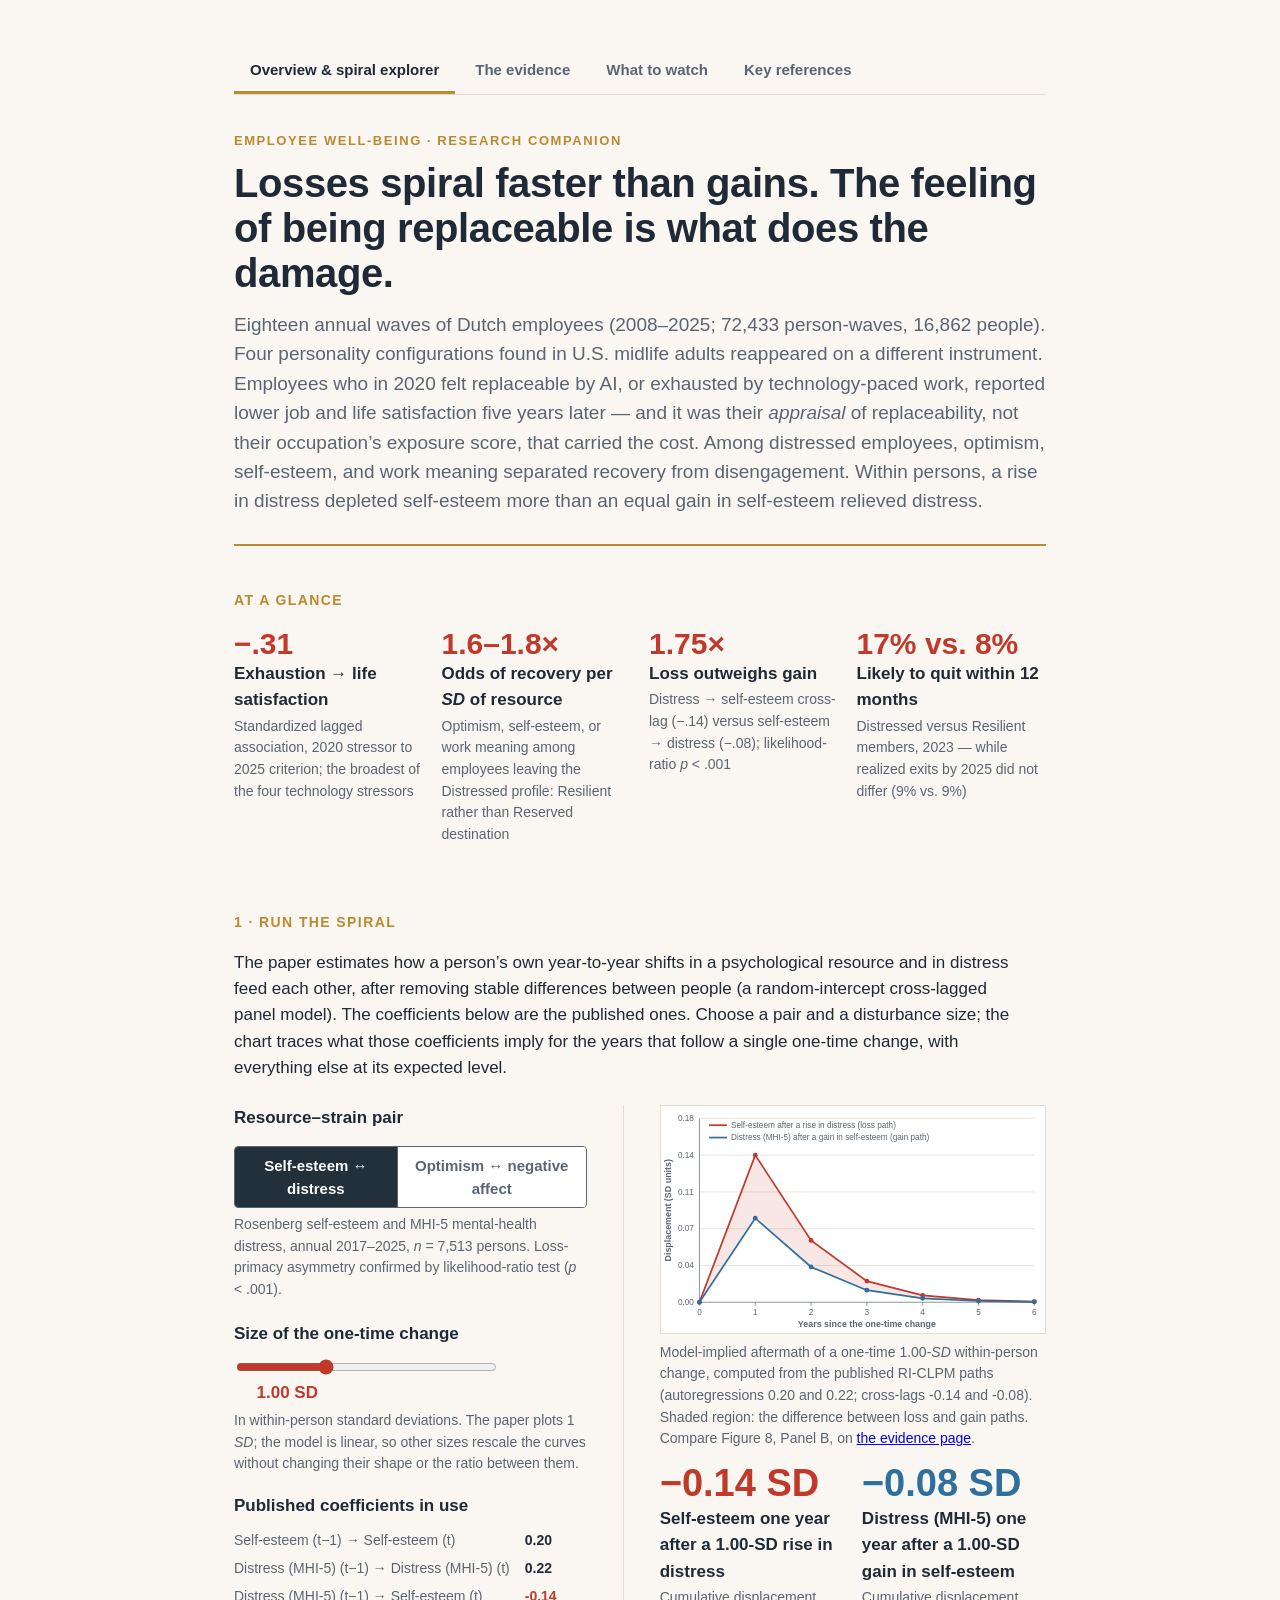
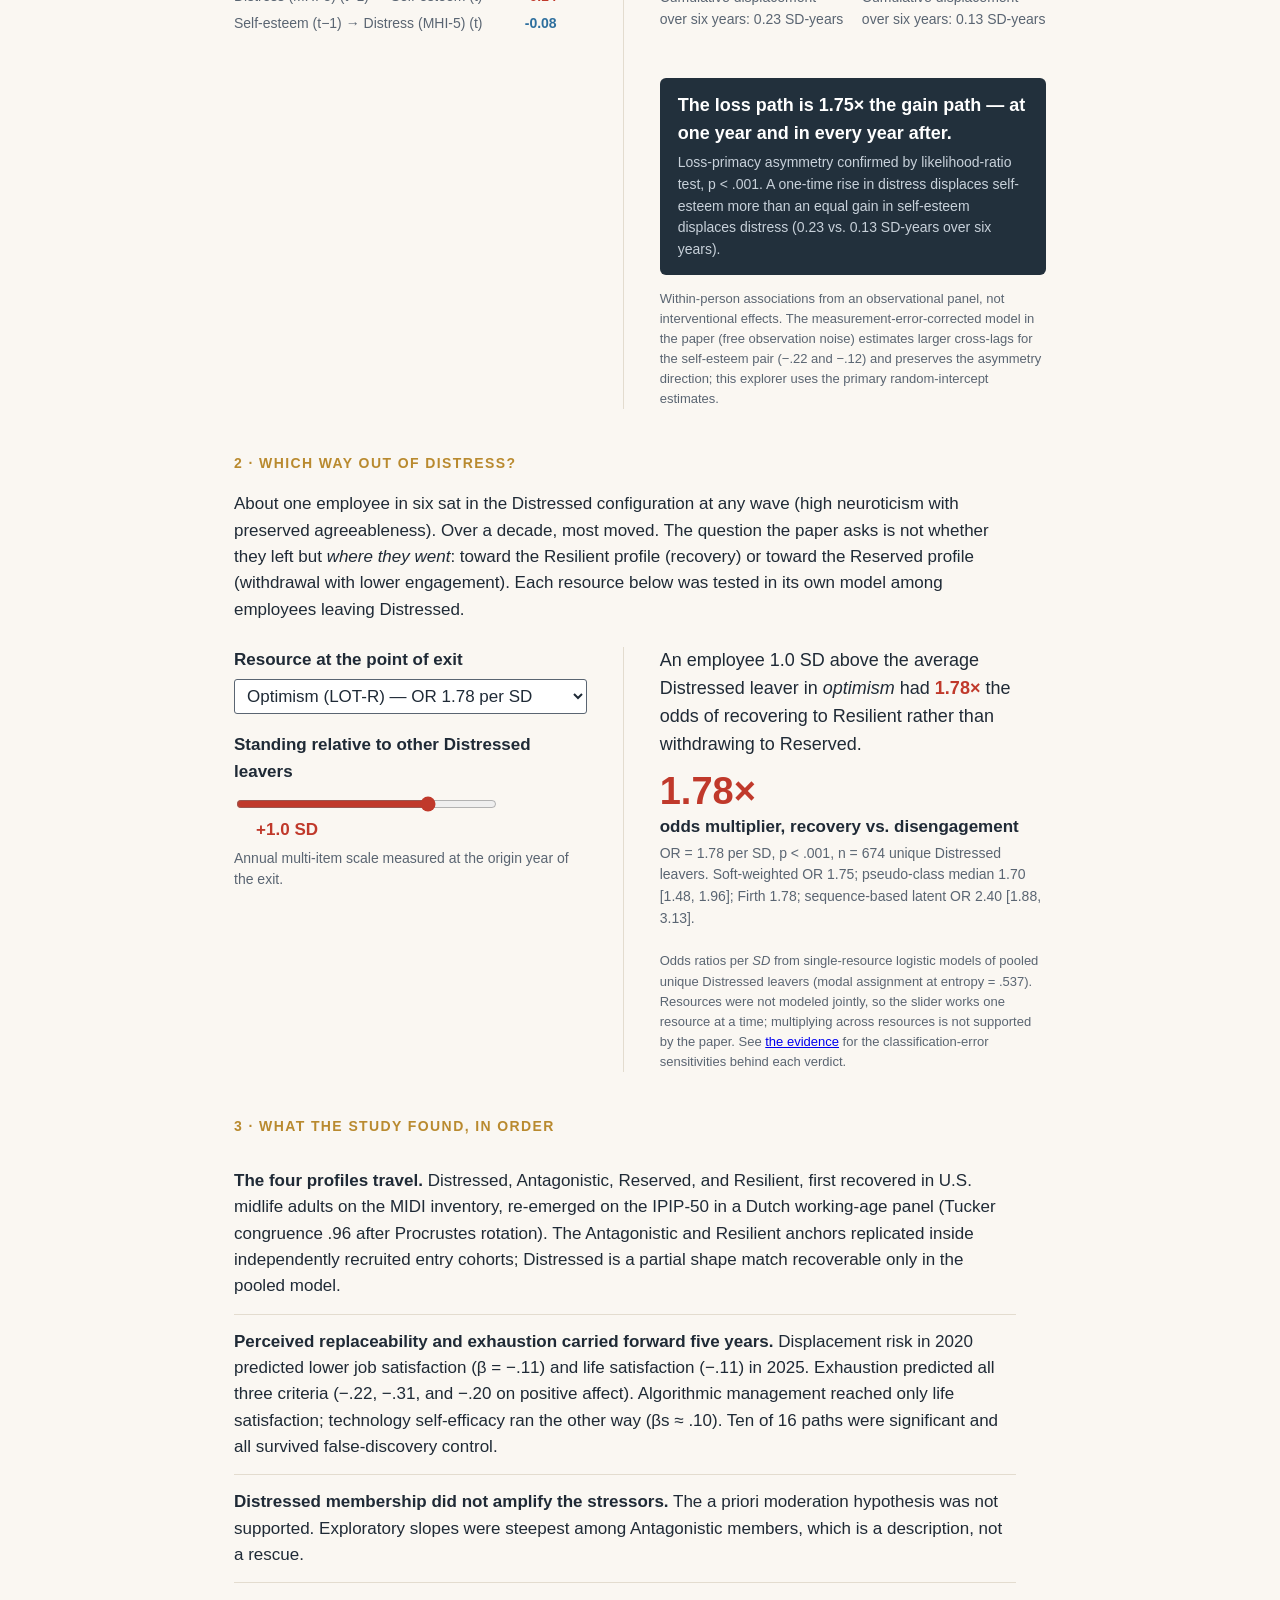
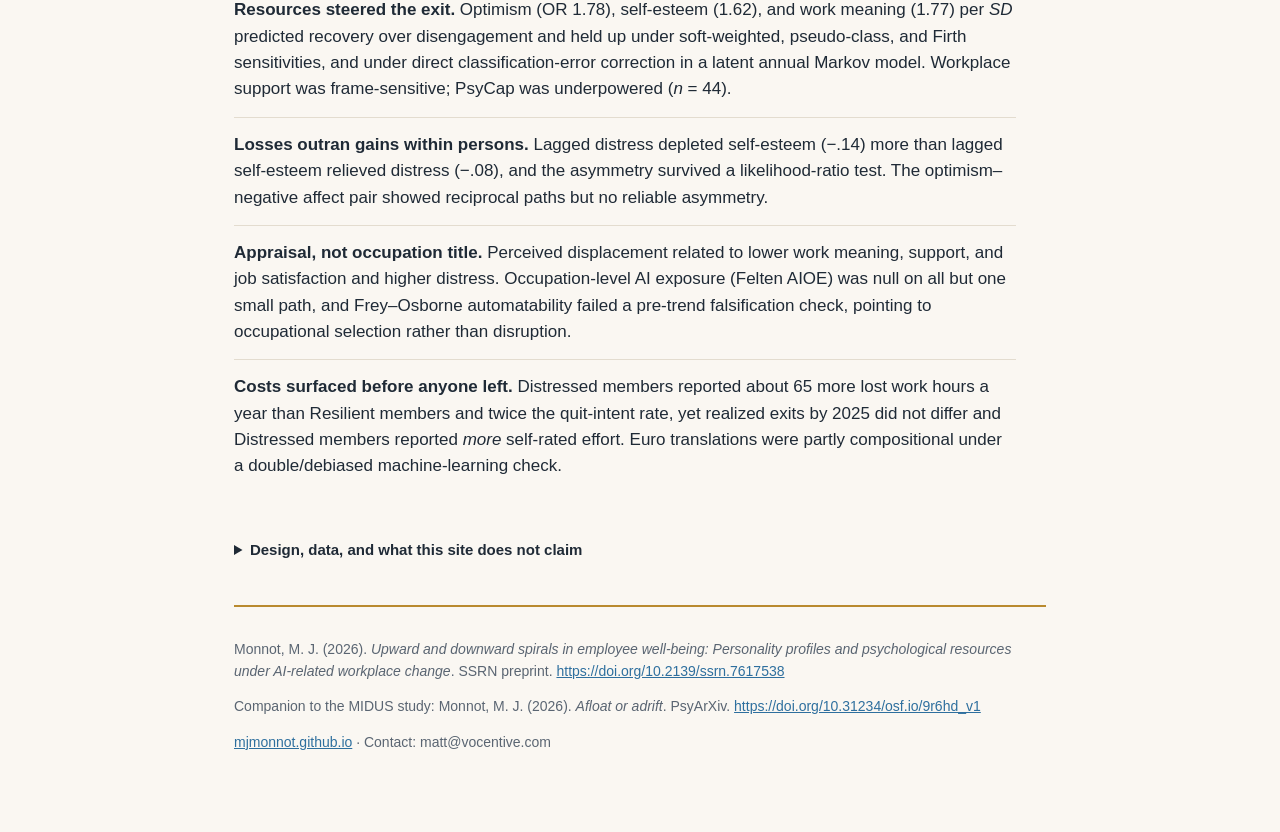
==== index.html @ bb399c5a "Companion site: spiral explorer (RI-CLPM impulse responses), destination-odds widget, evidence figur" ====
<!DOCTYPE html>
<html lang="en">
<head>
<meta charset="utf-8">
<meta name="viewport" content="width=device-width, initial-scale=1">
<title>Losses spiral faster than gains &mdash; employee well-being under AI-related change</title>
<meta name="description" content="Eighteen years of Dutch employees: who stays distressed, who recovers, and what the feeling of being replaceable by AI does to well-being five years on. Interactive companion to a longitudinal study of personality profiles and psychological resources under technological change.">
<link rel="stylesheet" href="style.css">
</head>
<body>
<main>

<nav class="site-nav" aria-label="Site">
  <ul>
    <li><a href="./" aria-current="page">Overview &amp; spiral explorer</a></li>
    <li><a href="evidence.html">The evidence</a></li>
    <li><a href="playbook.html">What to watch</a></li>
    <li><a href="references.html">Key references</a></li>
  </ul>
</nav>

<header class="masthead">
  <p class="kicker">Employee well-being &middot; Research companion</p>
  <h1>Losses spiral faster than gains. The feeling of being replaceable is what does the damage.</h1>
  <p class="dek">Eighteen annual waves of Dutch employees (2008&ndash;2025; 72,433 person-waves,
  16,862 people). Four personality configurations found in U.S. midlife adults reappeared on a
  different instrument. Employees who in 2020 felt replaceable by AI, or exhausted by
  technology-paced work, reported lower job and life satisfaction five years later &mdash; and
  it was their <em>appraisal</em> of replaceability, not their occupation&rsquo;s exposure score,
  that carried the cost. Among distressed employees, optimism, self-esteem, and work meaning
  separated recovery from disengagement. Within persons, a rise in distress depleted self-esteem
  more than an equal gain in self-esteem relieved distress.</p>
</header>

<section aria-labelledby="s0">
  <p class="section-label" id="s0">At a glance</p>
  <div class="strip">
    <div class="stat">
      <span class="stat-value red">&minus;.31</span>
      <span class="stat-label">Exhaustion &rarr; life satisfaction</span>
      <span class="stat-sub">Standardized lagged association, 2020 stressor to 2025 criterion; the broadest of the four technology stressors</span>
    </div>
    <div class="stat">
      <span class="stat-value red">1.6&ndash;1.8&times;</span>
      <span class="stat-label">Odds of recovery per <em>SD</em> of resource</span>
      <span class="stat-sub">Optimism, self-esteem, or work meaning among employees leaving the Distressed profile: Resilient rather than Reserved destination</span>
    </div>
    <div class="stat">
      <span class="stat-value red">1.75&times;</span>
      <span class="stat-label">Loss outweighs gain</span>
      <span class="stat-sub">Distress &rarr; self-esteem cross-lag (&minus;.14) versus self-esteem &rarr; distress (&minus;.08); likelihood-ratio <em>p</em> &lt; .001</span>
    </div>
    <div class="stat">
      <span class="stat-value red">17% vs. 8%</span>
      <span class="stat-label">Likely to quit within 12 months</span>
      <span class="stat-sub">Distressed versus Resilient members, 2023 &mdash; while realized exits by 2025 did not differ (9% vs. 9%)</span>
    </div>
  </div>
</section>

<section aria-labelledby="s1">
  <p class="section-label" id="s1">1 &middot; Run the spiral</p>
  <p class="section-intro">The paper estimates how a person&rsquo;s own year-to-year shifts in a
  psychological resource and in distress feed each other, after removing stable differences
  between people (a random-intercept cross-lagged panel model). The coefficients below are the
  published ones. Choose a pair and a disturbance size; the chart traces what those coefficients
  imply for the years that follow a single one-time change, with everything else at its expected
  level.</p>

  <div class="calc">
    <div class="controls">
      <fieldset>
        <legend>Resource&ndash;strain pair</legend>
        <div class="seg" role="group" aria-label="Choose the pair">
          <button type="button" data-pair="se" aria-pressed="true">Self-esteem &harr; distress</button>
          <button type="button" data-pair="opt" aria-pressed="false">Optimism &harr; negative affect</button>
        </div>
        <p class="control-note" id="pair-note">Rosenberg self-esteem and MHI-5 mental-health distress,
        annual 2017&ndash;2025, <em>n</em> = 7,513 persons. Loss-primacy asymmetry confirmed by
        likelihood-ratio test (<em>p</em> &lt; .001).</p>
      </fieldset>

      <div class="slider-row">
        <label for="shock">Size of the one-time change</label>
        <input type="range" id="shock" min="0.5" max="2" step="0.25" value="1">
        <output id="shock-out">1.00 SD</output>
      </div>
      <p class="control-note">In within-person standard deviations. The paper plots 1 <em>SD</em>;
      the model is linear, so other sizes rescale the curves without changing their shape or the
      ratio between them.</p>

      <fieldset style="margin-top:18px">
        <legend>Published coefficients in use</legend>
        <table style="font-size:14px; border-collapse:collapse" aria-label="Coefficients">
          <tbody id="coef-table"></tbody>
        </table>
      </fieldset>
    </div>

    <div class="results">
      <figure class="chart">
        <svg id="spiral-chart" viewBox="0 0 560 330" role="img" aria-labelledby="chart-title chart-desc">
          <title id="chart-title">Model-implied displacement after a one-time change</title>
          <desc id="chart-desc">Two curves over six years. The red curve is the resource after a one-time rise in distress; the blue curve is distress after an equal one-time gain in the resource. The shaded area between them is the loss-primacy asymmetry.</desc>
        </svg>
        <figcaption id="chart-cap"></figcaption>
      </figure>

      <div class="stat-pair">
        <div class="stat">
          <span class="stat-value red" id="out-loss-peak">&nbsp;</span>
          <span class="stat-label" id="out-loss-label">Resource lost, year 1</span>
          <span class="stat-sub" id="out-loss-cum">&nbsp;</span>
        </div>
        <div class="stat">
          <span class="stat-value blue" id="out-gain-peak">&nbsp;</span>
          <span class="stat-label" id="out-gain-label">Distress relieved, year 1</span>
          <span class="stat-sub" id="out-gain-cum">&nbsp;</span>
        </div>
      </div>

      <div class="kicker-bar" id="kicker">
        <p class="kicker-main" id="kicker-main">&nbsp;</p>
        <p class="kicker-sub" id="kicker-sub">&nbsp;</p>
      </div>
      <p class="dollar-note">Within-person associations from an observational panel, not
      interventional effects. The measurement-error-corrected model in the paper (free observation
      noise) estimates larger cross-lags for the self-esteem pair (&minus;.22 and &minus;.12) and
      preserves the asymmetry direction; this explorer uses the primary random-intercept
      estimates.</p>
    </div>
  </div>
</section>

<section aria-labelledby="s2">
  <p class="section-label" id="s2">2 &middot; Which way out of distress?</p>
  <p class="section-intro">About one employee in six sat in the Distressed configuration at any
  wave (high neuroticism with preserved agreeableness). Over a decade, most moved. The question
  the paper asks is not whether they left but <em>where they went</em>: toward the Resilient
  profile (recovery) or toward the Reserved profile (withdrawal with lower engagement). Each
  resource below was tested in its own model among employees leaving Distressed.</p>

  <div class="odds">
    <div class="controls">
      <label for="res" style="display:block;font-weight:700;margin-bottom:6px">Resource at the point of exit</label>
      <select id="res"></select>
      <div class="slider-row">
        <label for="z">Standing relative to other Distressed leavers</label>
        <input type="range" id="z" min="-2" max="2" step="0.5" value="1">
        <output id="z-out">+1.0 SD</output>
      </div>
      <p class="control-note" id="res-note"></p>
    </div>
    <div class="results">
      <p class="odds-sentence" id="odds-sentence"></p>
      <div class="stat">
        <span class="stat-value red" id="odds-mult">&nbsp;</span>
        <span class="stat-label">odds multiplier, recovery vs. disengagement</span>
        <span class="stat-sub" id="odds-sub">&nbsp;</span>
      </div>
      <p class="dollar-note">Odds ratios per <em>SD</em> from single-resource logistic models of
      pooled unique Distressed leavers (modal assignment at entropy = .537). Resources were not
      modeled jointly, so the slider works one resource at a time; multiplying across resources
      is not supported by the paper. See <a href="evidence.html#e3">the evidence</a> for the
      classification-error sensitivities behind each verdict.</p>
    </div>
  </div>
</section>

<section aria-labelledby="s3">
  <p class="section-label" id="s3">3 &middot; What the study found, in order</p>
  <ul class="todo">
    <li><strong>The four profiles travel.</strong> Distressed, Antagonistic, Reserved, and
    Resilient, first recovered in U.S. midlife adults on the MIDI inventory, re-emerged on the
    IPIP-50 in a Dutch working-age panel (Tucker congruence .96 after Procrustes rotation). The
    Antagonistic and Resilient anchors replicated inside independently recruited entry cohorts;
    Distressed is a partial shape match recoverable only in the pooled model.</li>
    <li><strong>Perceived replaceability and exhaustion carried forward five years.</strong>
    Displacement risk in 2020 predicted lower job satisfaction (&beta; = &minus;.11) and life
    satisfaction (&minus;.11) in 2025. Exhaustion predicted all three criteria (&minus;.22,
    &minus;.31, and &minus;.20 on positive affect). Algorithmic management reached only life
    satisfaction; technology self-efficacy ran the other way (&beta;s &asymp; .10). Ten of 16
    paths were significant and all survived false-discovery control.</li>
    <li><strong>Distressed membership did not amplify the stressors.</strong> The a priori
    moderation hypothesis was not supported. Exploratory slopes were steepest among Antagonistic
    members, which is a description, not a rescue.</li>
    <li><strong>Resources steered the exit.</strong> Optimism (OR 1.78), self-esteem (1.62), and
    work meaning (1.77) per <em>SD</em> predicted recovery over disengagement and held up under
    soft-weighted, pseudo-class, and Firth sensitivities, and under direct classification-error
    correction in a latent annual Markov model. Workplace support was frame-sensitive; PsyCap was
    underpowered (<em>n</em> = 44).</li>
    <li><strong>Losses outran gains within persons.</strong> Lagged distress depleted self-esteem
    (&minus;.14) more than lagged self-esteem relieved distress (&minus;.08), and the asymmetry
    survived a likelihood-ratio test. The optimism&ndash;negative affect pair showed reciprocal
    paths but no reliable asymmetry.</li>
    <li><strong>Appraisal, not occupation title.</strong> Perceived displacement related to lower
    work meaning, support, and job satisfaction and higher distress. Occupation-level AI exposure
    (Felten AIOE) was null on all but one small path, and Frey&ndash;Osborne automatability failed
    a pre-trend falsification check, pointing to occupational selection rather than
    disruption.</li>
    <li><strong>Costs surfaced before anyone left.</strong> Distressed members reported about 65
    more lost work hours a year than Resilient members and twice the quit-intent rate, yet
    realized exits by 2025 did not differ and Distressed members reported <em>more</em>
    self-rated effort. Euro translations were partly compositional under a double/debiased
    machine-learning check.</li>
  </ul>
</section>

<details class="model-notes">
  <summary>Design, data, and what this site does not claim</summary>
  <ul>
    <li>LISS panel (Centerdata, Tilburg University), probability-based Dutch household panel.
    Secondary analysis of de-identified archive data under a signed data-user agreement. No
    respondent-level data are hosted here; every number on this site is a published aggregate.</li>
    <li>Profiles: measurement-invariant stacked Gaussian mixture on the IPIP-50 Big Five,
    <em>k</em> = 4 retained on multi-criterion grounds (entropy = .537; Mplus 8.8 cross-check,
    class means <em>r</em> &ge; .999). Modal shares: Distressed 16.6%, Antagonistic 28.8%,
    Reserved 36.3%, Resilient 18.3%.</li>
    <li>2020 technology modules (robotization, technostress) are single-shot, fielded during the
    COVID-19 onset, and predate large-language-model diffusion. They measure appraised
    replaceability, machine pacing, digital monitoring, and exhaustion &mdash; not generative-AI
    use.</li>
    <li>Stressor &rarr; 2025 models are lagged associations with demographic covariates and HC3
    standard errors; they establish temporal precedence of measurement, not causation, and do
    not adjust for baseline criterion levels.</li>
    <li>Attrition: 30.6% of pre-2020 entrants observed again in 2023&ndash;2025; baseline
    selectivity modest (|<em>d</em>| &le; 0.18), favoring healthier remainers.</li>
    <li>No intervention is evaluated. The study identifies markers that covary with well-being and
    with recovery-oriented exits; whether changing them changes outcomes is not tested.</li>
  </ul>
</details>

<footer>
  <p>Monnot, M. J. (2026). <em>Upward and downward spirals in employee well-being: Personality
  profiles and psychological resources under AI-related workplace change</em>. SSRN preprint.
  <a href="https://doi.org/10.2139/ssrn.7617538">https://doi.org/10.2139/ssrn.7617538</a></p>
  <p>Companion to the MIDUS study: Monnot, M. J. (2026). <em>Afloat or adrift</em>. PsyArXiv.
  <a href="https://doi.org/10.31234/osf.io/9r6hd_v1">https://doi.org/10.31234/osf.io/9r6hd_v1</a></p>
  <p><a href="https://mjmonnot.github.io/">mjmonnot.github.io</a> &middot;
  Contact: matt@vocentive.com</p>
</footer>

</main>
<script src="app.js"></script>
</body>
</html>
---- style.css ----
:root {
  --bg: #faf7f2;
  --ink: #1f2a36;
  --gray: #5a6572;
  --red: #c0392b;
  --blue: #2e6f9e;
  --gold: #b98a2f;
  --dark: #22303c;
  --rule: #e3dccf;
}

* { box-sizing: border-box; }

body {
  margin: 0;
  background: var(--bg);
  color: var(--ink);
  font-family: -apple-system, BlinkMacSystemFont, "Segoe UI", Roboto, Helvetica, Arial, sans-serif;
  line-height: 1.55;
  font-size: 17px;
}

main { max-width: 860px; margin: 0 auto; padding: 48px 24px 64px; }

.kicker {
  font-size: 13px;
  font-weight: 700;
  letter-spacing: 0.12em;
  text-transform: uppercase;
  color: var(--gold);
  margin: 0 0 10px;
}

h1 { font-size: 40px; line-height: 1.12; margin: 0 0 14px; letter-spacing: -0.01em; }

.dek { color: var(--gray); font-size: 19px; max-width: 46em; margin: 0; }

.masthead { padding-bottom: 28px; border-bottom: 2px solid var(--gold); }

/* --- nav tabs --- */
.site-nav { margin: 0 0 36px; border-bottom: 1px solid var(--rule); }
.site-nav ul { list-style: none; display: flex; gap: 4px; margin: 0; padding: 0; flex-wrap: wrap; }
.site-nav a {
  display: block;
  padding: 10px 16px;
  font-size: 15px;
  font-weight: 700;
  color: var(--gray);
  text-decoration: none;
  border-bottom: 3px solid transparent;
}
.site-nav a:hover { color: var(--ink); }
.site-nav a[aria-current="page"] { color: var(--ink); border-bottom-color: var(--gold); }

/* --- figure blocks --- */
.paper-figure { margin: 0 0 40px; }
.paper-figure img { width: 100%; height: auto; display: block; border: 1px solid var(--rule); background: #fff; }
.paper-figure figcaption {
  font-size: 15px;
  color: var(--gray);
  max-width: 46em;
  margin-top: 10px;
  padding-top: 10px;
  border-top: 1px solid var(--rule);
}
.paper-figure figcaption strong { color: var(--ink); }

/* --- playbook / references --- */
.plain-list { list-style: none; padding: 0; margin: 0; max-width: 46em; }
.plain-list li { padding: 14px 0; border-bottom: 1px solid var(--rule); }
.plain-list li:last-child { border-bottom: none; }
.ref-why { display: block; font-size: 15px; color: var(--gray); margin-top: 4px; }

section { margin-top: 44px; }

.section-label {
  font-size: 14px;
  font-weight: 700;
  letter-spacing: 0.1em;
  text-transform: uppercase;
  color: var(--gold);
  margin: 0 0 16px;
}

.section-intro { color: var(--ink); max-width: 46em; margin: 0 0 24px; }

/* --- flip figure --- */
.flip-figure { margin: 0; }
.flip-figure svg { width: 100%; height: auto; display: block; }
.flip-figure figcaption {
  font-size: 15px;
  color: var(--gray);
  max-width: 46em;
  margin-top: 10px;
  padding-top: 10px;
  border-top: 1px solid var(--rule);
}

/* --- calculator --- */
.calc {
  display: grid;
  grid-template-columns: minmax(280px, 5fr) minmax(300px, 6fr);
  gap: 36px;
  align-items: start;
}
@media (max-width: 720px) { .calc { grid-template-columns: 1fr; } }

fieldset { border: none; margin: 0 0 20px; padding: 0; }
legend { font-weight: 700; padding: 0; margin-bottom: 8px; }
fieldset label { display: block; margin: 6px 0; font-size: 16px; cursor: pointer; }
fieldset input { margin-right: 8px; accent-color: var(--blue); }

.slider-row { margin-top: 18px; }
.slider-row label { display: block; font-weight: 700; margin-bottom: 6px; }
.slider-row input[type="range"] {
  width: calc(100% - 64px);
  vertical-align: middle;
  accent-color: var(--red);
}
.slider-row output {
  display: inline-block;
  width: 56px;
  text-align: right;
  font-variant-numeric: tabular-nums;
  font-weight: 700;
  color: var(--red);
}
.control-note { font-size: 14px; color: var(--gray); margin: 4px 0 0; }

.num-row { margin-top: 18px; }
.num-row label { display: block; font-weight: 700; margin-bottom: 6px; }
.num-row input {
  font: inherit;
  font-variant-numeric: tabular-nums;
  width: 10em;
  padding: 6px 8px;
  border: 1px solid var(--gray);
  border-radius: 3px;
  background: #fff;
  color: var(--ink);
}

/* --- results --- */
.results { border-left: 1px solid var(--rule); padding-left: 36px; }
@media (max-width: 720px) { .results { border-left: none; padding-left: 0; border-top: 1px solid var(--rule); padding-top: 24px; } }

.stat { margin-bottom: 22px; }
.stat-value { display: block; font-size: 38px; font-weight: 800; line-height: 1.05; font-variant-numeric: tabular-nums; }
.stat-value.red { color: var(--red); }
.stat-label { display: block; font-weight: 700; margin-top: 2px; }
.stat-sub { display: block; font-size: 14px; color: var(--gray); margin-top: 2px; max-width: 30em; }

.kicker-bar {
  background: var(--dark);
  color: #fff;
  border-radius: 6px;
  padding: 14px 18px;
  margin: 26px 0 14px;
}
.kicker-main { font-weight: 800; font-size: 18px; margin: 0; }
.kicker-sub { font-size: 14px; color: #c8d1da; margin: 4px 0 0; font-variant-numeric: tabular-nums; }

.dollar-note { font-size: 13px; color: var(--gray); margin: 0; max-width: 34em; }

/* --- what to do --- */
.todo { list-style: none; padding: 0; margin: 0; max-width: 46em; }
.todo li { padding: 14px 0; border-bottom: 1px solid var(--rule); }
.todo li:last-child { border-bottom: none; }

/* --- spiral explorer --- */
.seg { display: inline-flex; border: 1px solid var(--gray); border-radius: 4px; overflow: hidden; margin: 6px 0 2px; }
.seg button {
  font: inherit;
  font-size: 15px;
  font-weight: 700;
  padding: 7px 14px;
  background: #fff;
  color: var(--gray);
  border: none;
  border-right: 1px solid var(--gray);
  cursor: pointer;
}
.seg button:last-child { border-right: none; }
.seg button[aria-pressed="true"] { background: var(--dark); color: #fff; }

.chart { margin: 0 0 14px; }
.chart svg { width: 100%; height: auto; display: block; background: #fff; border: 1px solid var(--rule); }
.chart .axis { stroke: var(--gray); stroke-width: 1; }
.chart .grid { stroke: var(--rule); stroke-width: 1; }
.chart text { font-family: inherit; font-size: 12px; fill: var(--gray); }
.chart .lbl { font-size: 13px; font-weight: 700; }
.chart .loss { stroke: var(--red); stroke-width: 2.5; fill: none; }
.chart .gain { stroke: var(--blue); stroke-width: 2.5; fill: none; }
.chart .loss-dot { fill: var(--red); }
.chart .gain-dot { fill: var(--blue); }
.chart .asym { fill: rgba(192, 57, 43, 0.12); stroke: none; }
.chart figcaption { font-size: 14px; color: var(--gray); margin-top: 8px; max-width: 46em; }

.stat-value.blue { color: var(--blue); }
.stat-pair { display: grid; grid-template-columns: 1fr 1fr; gap: 18px; }
@media (max-width: 480px) { .stat-pair { grid-template-columns: 1fr; } }
.kicker-bar.muted { background: #e9e4da; color: var(--ink); }
.kicker-bar.muted .kicker-sub { color: var(--gray); }

/* --- odds widget --- */
.odds { display: grid; grid-template-columns: minmax(260px, 5fr) minmax(280px, 6fr); gap: 36px; align-items: start; }
@media (max-width: 720px) { .odds { grid-template-columns: 1fr; } }
.odds select {
  font: inherit;
  padding: 6px 8px;
  border: 1px solid var(--gray);
  border-radius: 3px;
  background: #fff;
  color: var(--ink);
  max-width: 100%;
}
.odds-sentence { font-size: 18px; max-width: 30em; margin: 0 0 14px; }
.odds-sentence strong { color: var(--red); font-variant-numeric: tabular-nums; }
.flag { display: inline-block; font-size: 12px; font-weight: 700; letter-spacing: 0.06em; text-transform: uppercase; padding: 2px 8px; border-radius: 3px; background: #e9e4da; color: var(--gray); margin-left: 6px; vertical-align: middle; }
.flag.warn { background: #f6e3c5; color: #7a5410; }

/* --- quick stats strip --- */
.strip { display: grid; grid-template-columns: repeat(4, 1fr); gap: 18px; margin: 0 0 8px; }
@media (max-width: 760px) { .strip { grid-template-columns: repeat(2, 1fr); } }
@media (max-width: 420px) { .strip { grid-template-columns: 1fr; } }
.strip .stat-value { font-size: 30px; }

/* wider slider readouts on this site ("1.00 SD", "+1.0 SD") */
.slider-row input[type="range"] { width: calc(100% - 92px); }
.slider-row output { width: 84px; }

/* --- model notes / footer --- */
.model-notes { margin-top: 44px; font-size: 15px; color: var(--gray); }
.model-notes summary { font-weight: 700; color: var(--ink); cursor: pointer; }
.model-notes ul { max-width: 46em; }
.model-notes li { margin: 8px 0; }

footer {
  margin-top: 44px;
  padding-top: 18px;
  border-top: 2px solid var(--gold);
  font-size: 14px;
  color: var(--gray);
}
footer a { color: var(--blue); }
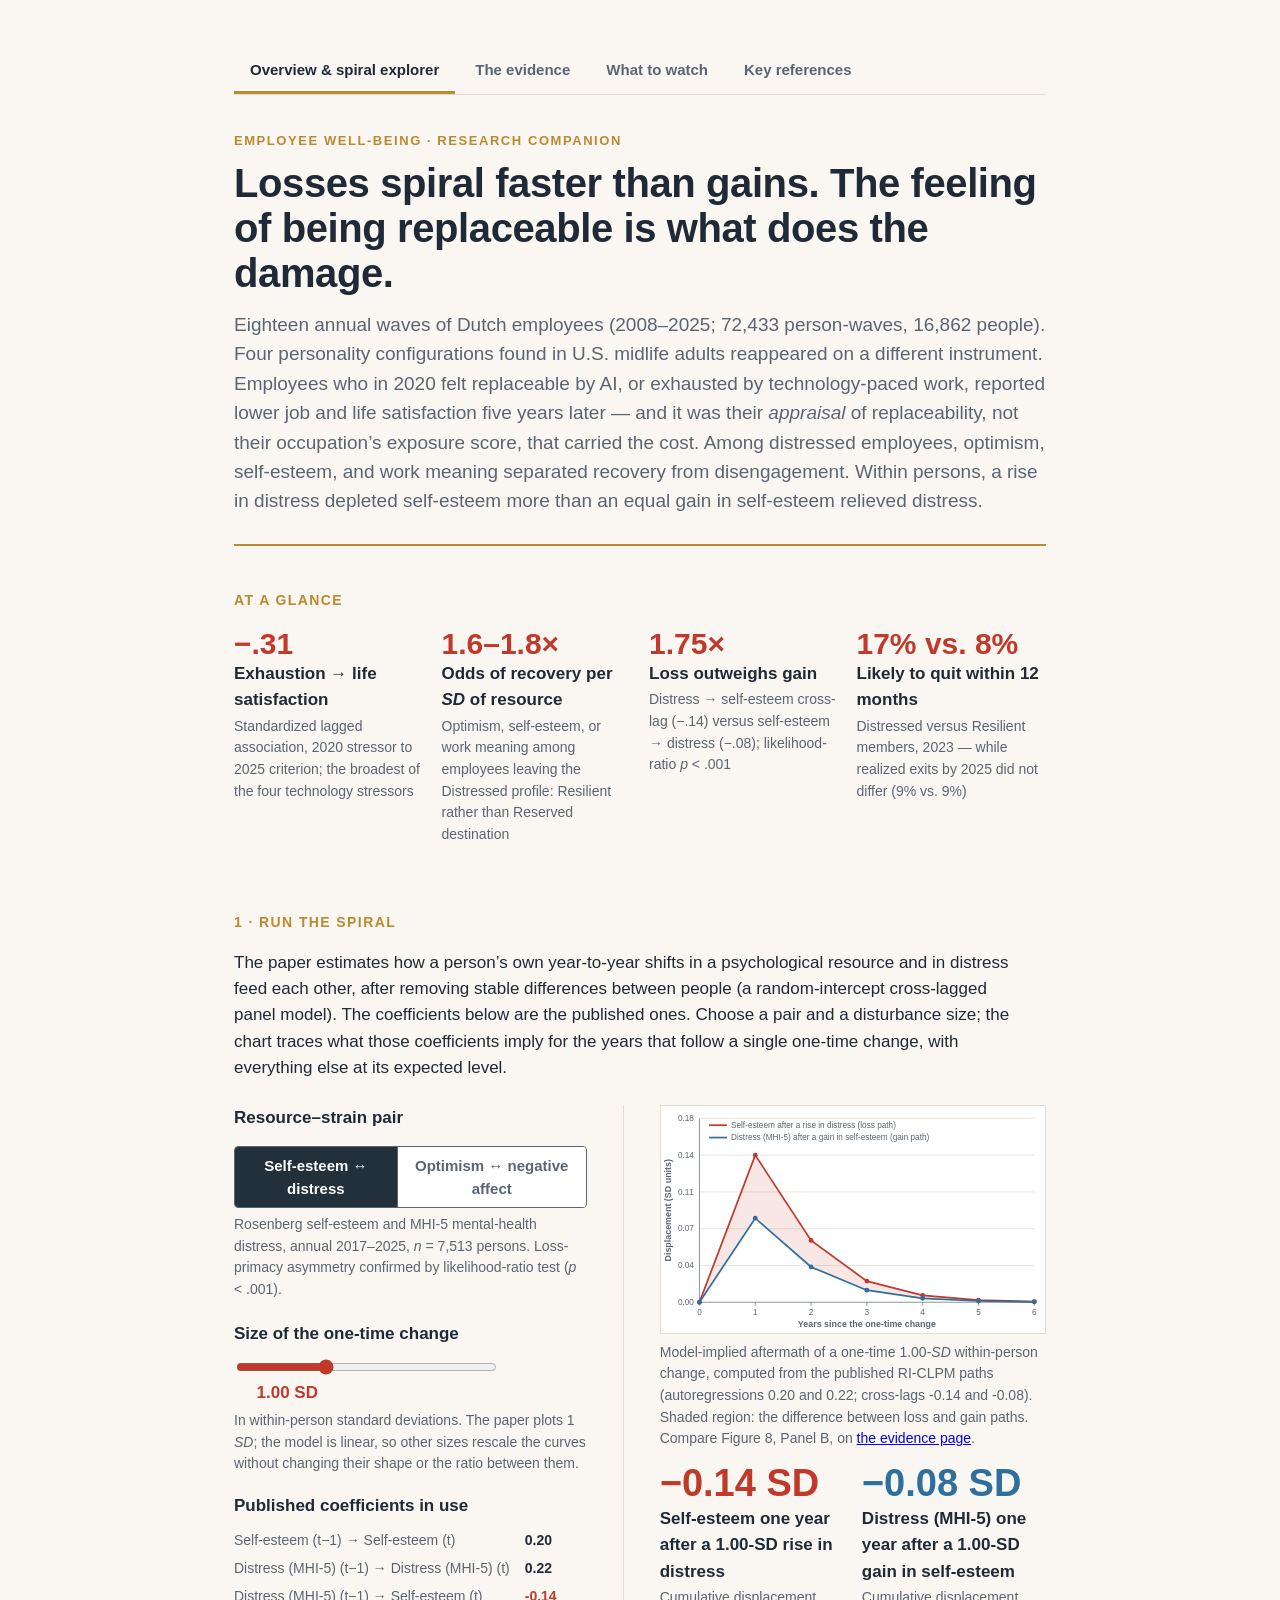
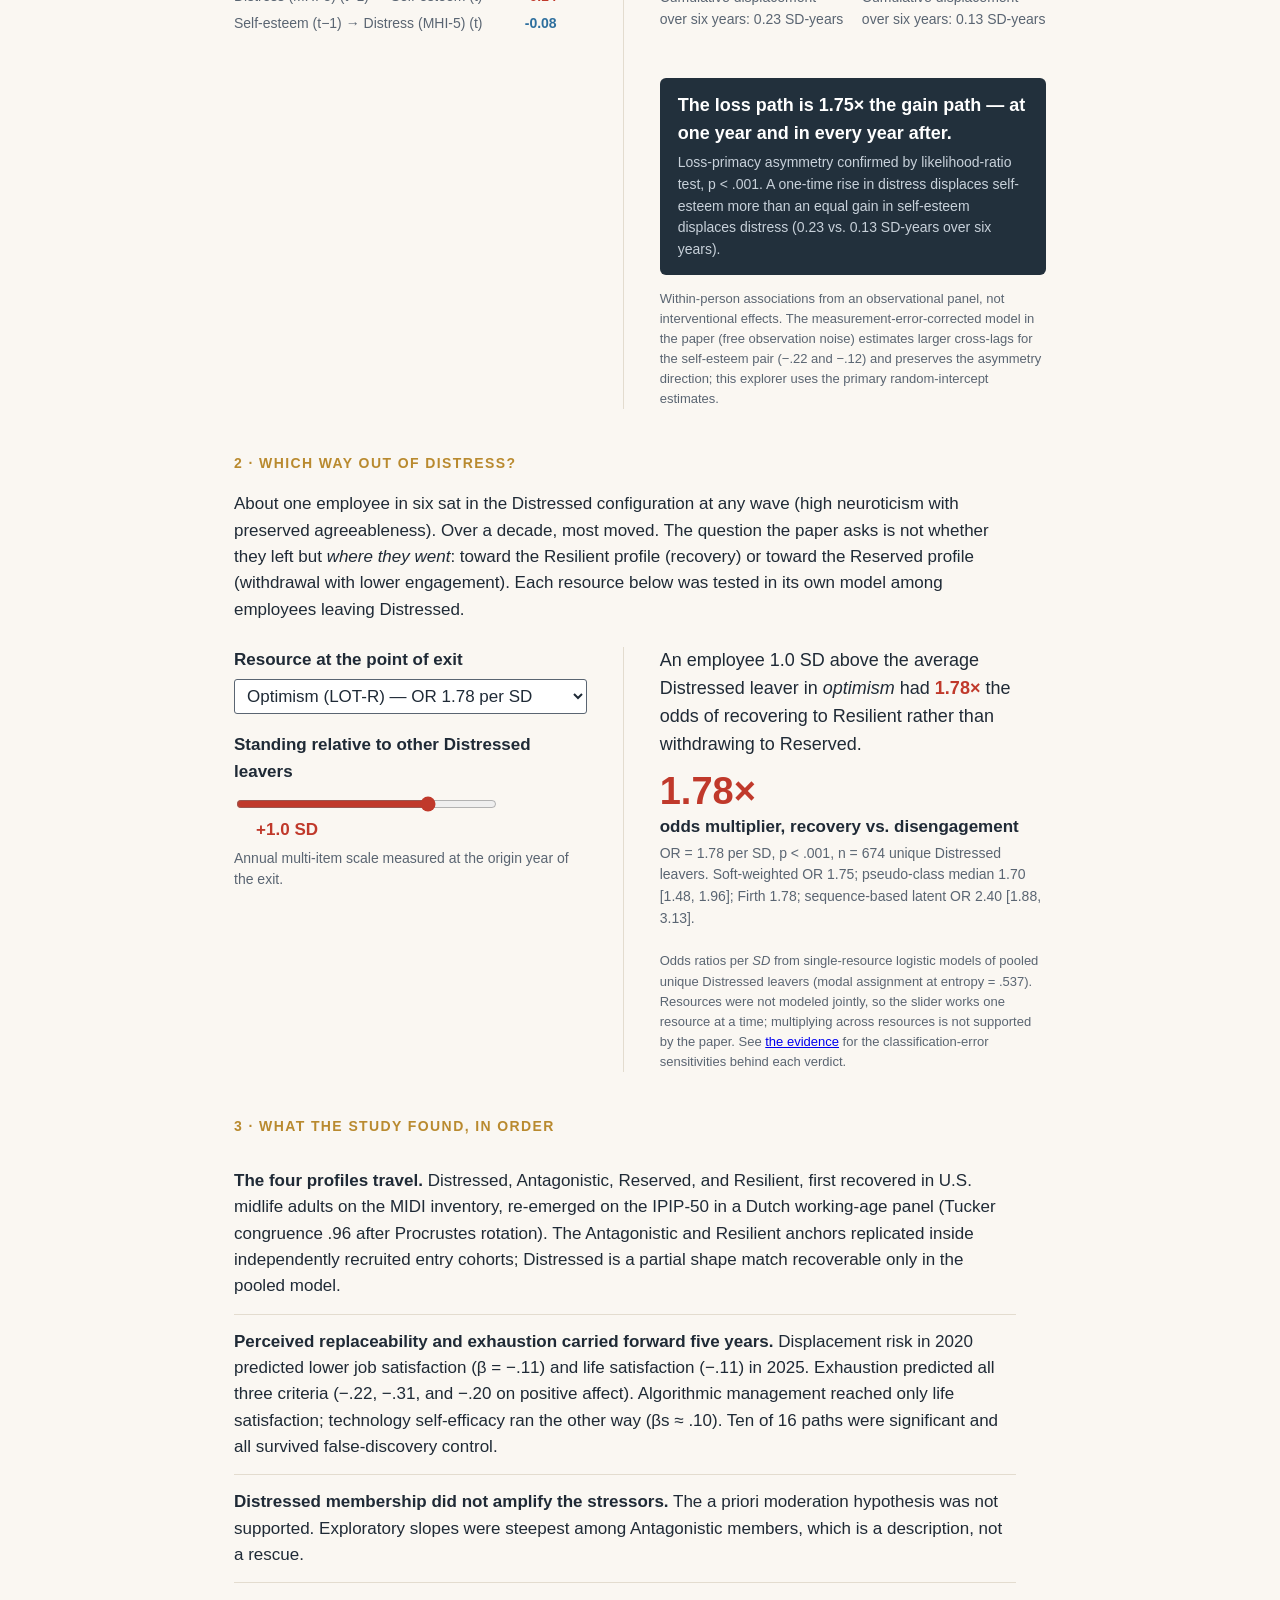
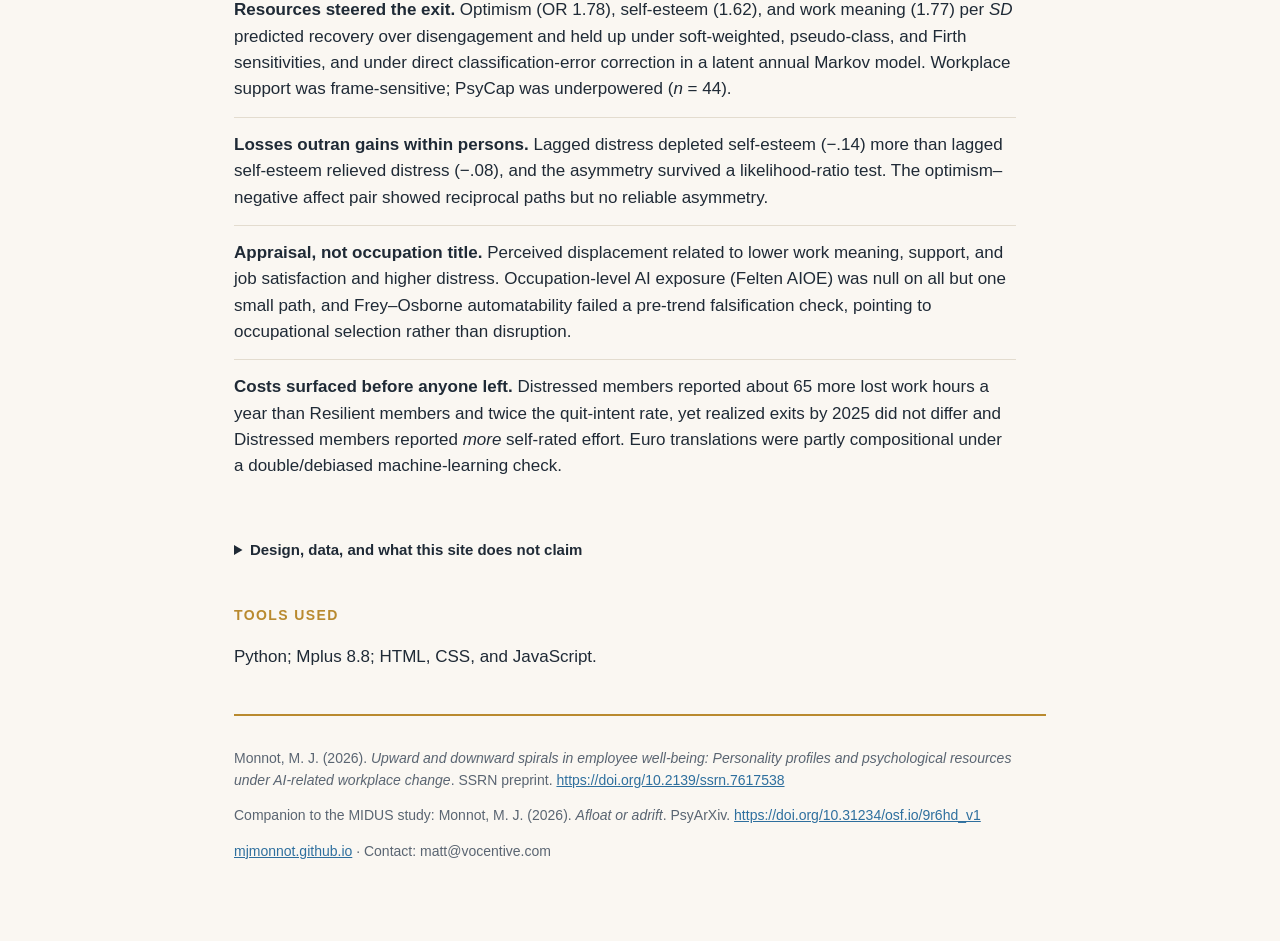
==== commit badfc7f1: "Add Tools used line (Python, Mplus; HTML/CSS/JS)" ====
--- a/index.html
+++ b/index.html
@@ -230,6 +230,12 @@
   </ul>
 </details>
 
+
+<section aria-labelledby="tools-used">
+  <p class="section-label" id="tools-used">Tools used</p>
+  <p>Python; Mplus 8.8; HTML, CSS, and JavaScript.</p>
+</section>
+
 <footer>
   <p>Monnot, M. J. (2026). <em>Upward and downward spirals in employee well-being: Personality
   profiles and psychological resources under AI-related workplace change</em>. SSRN preprint.
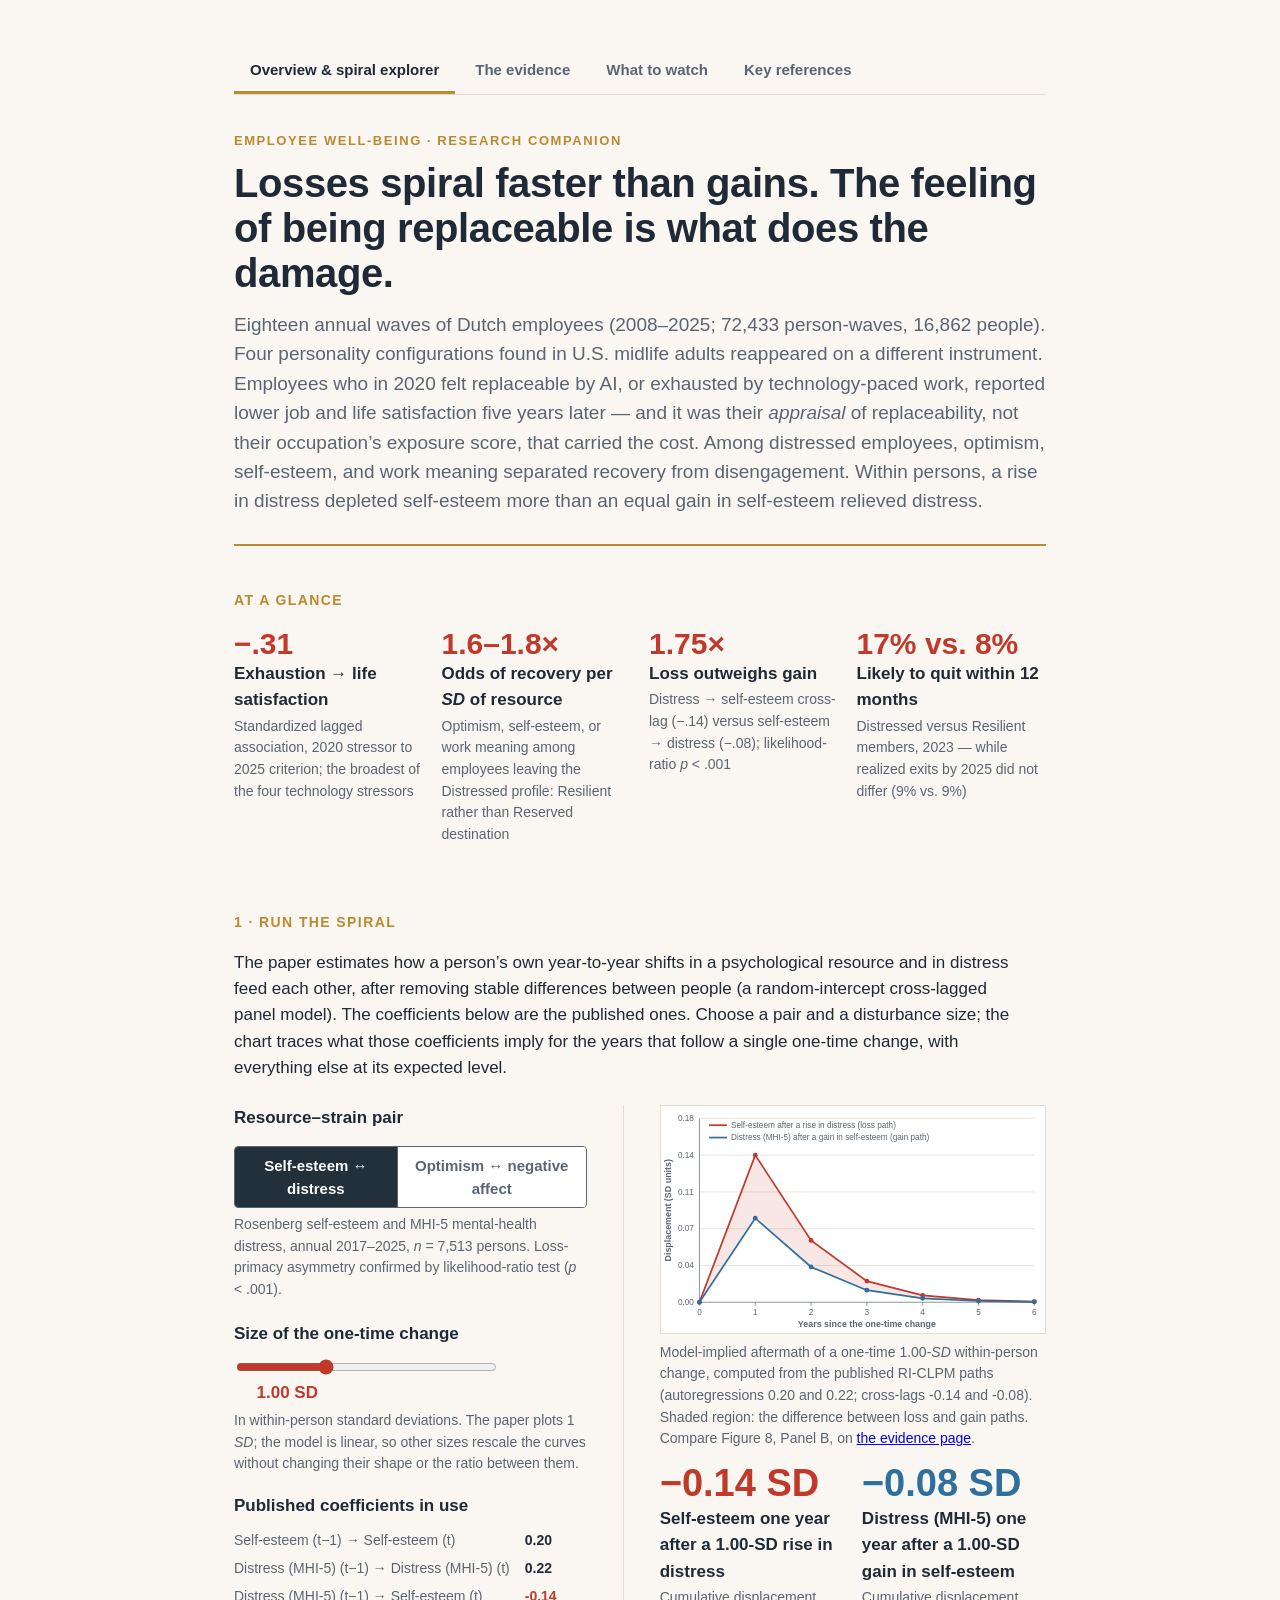
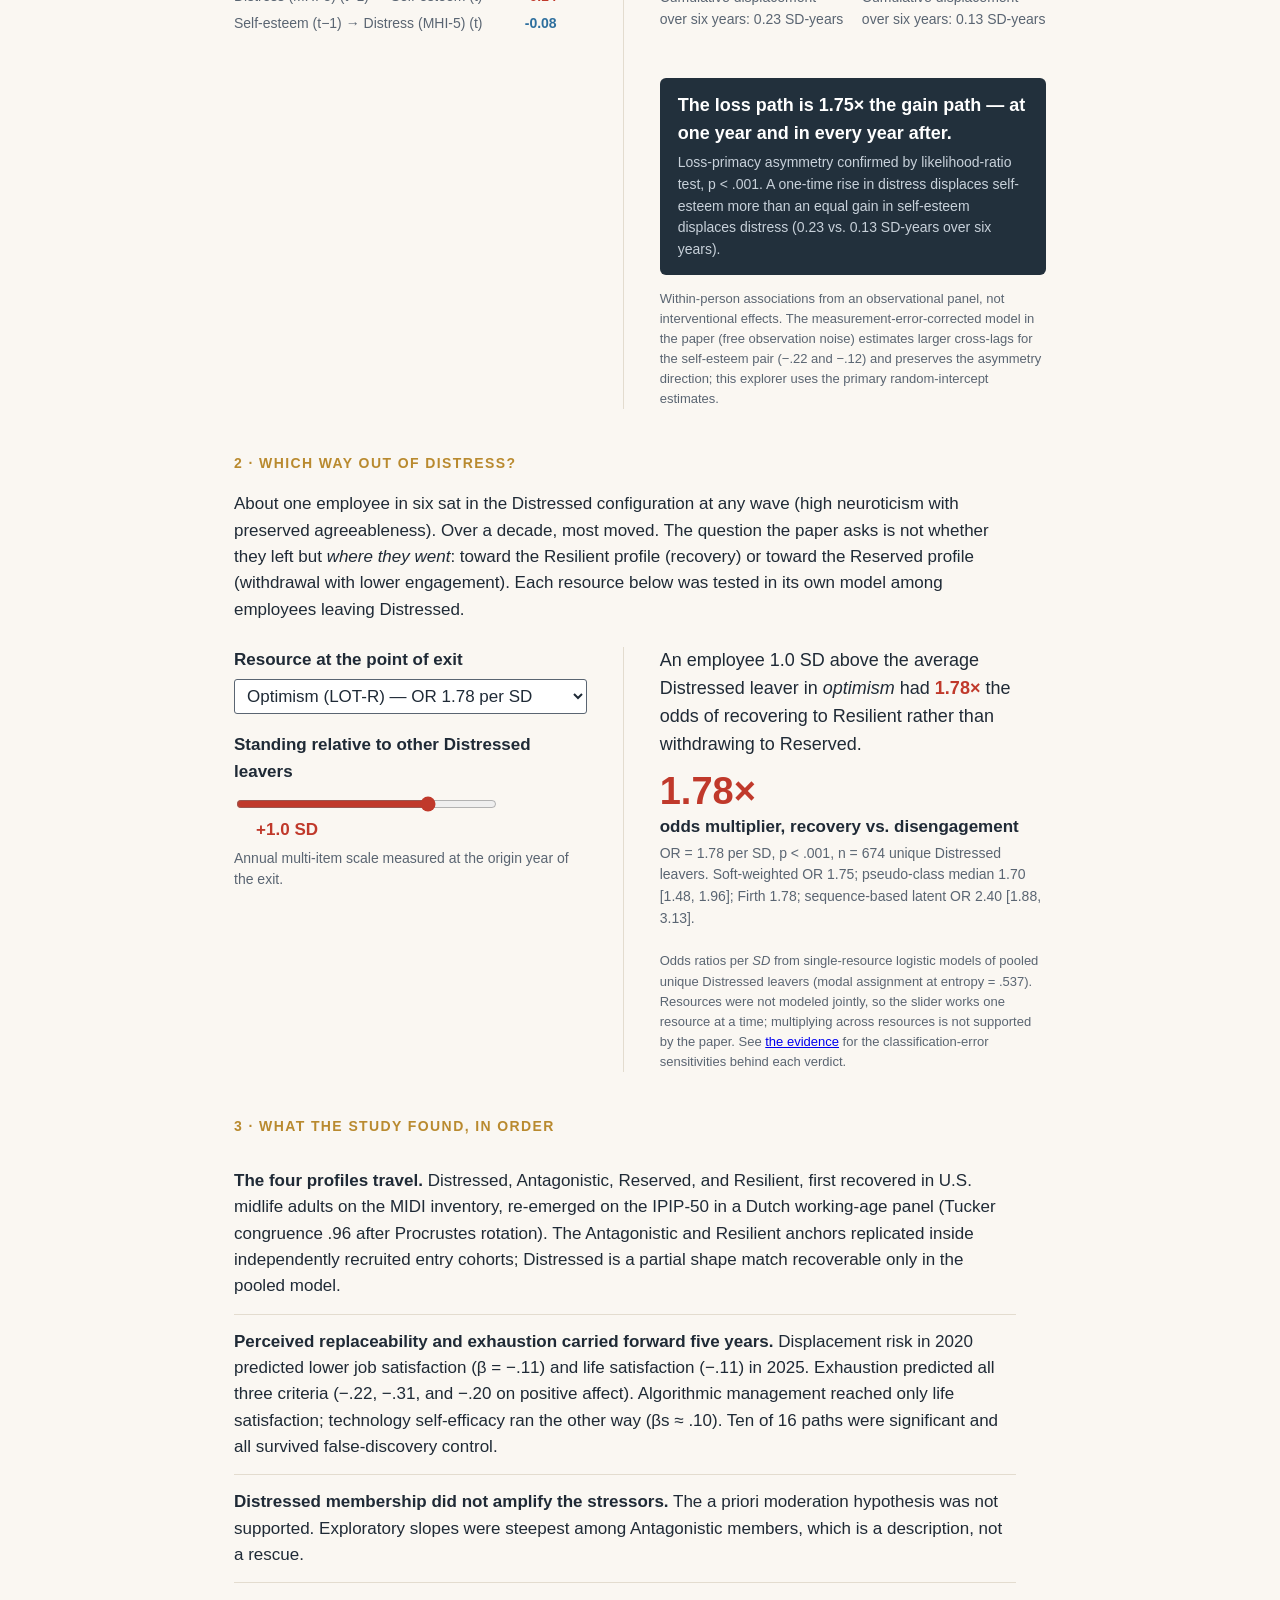
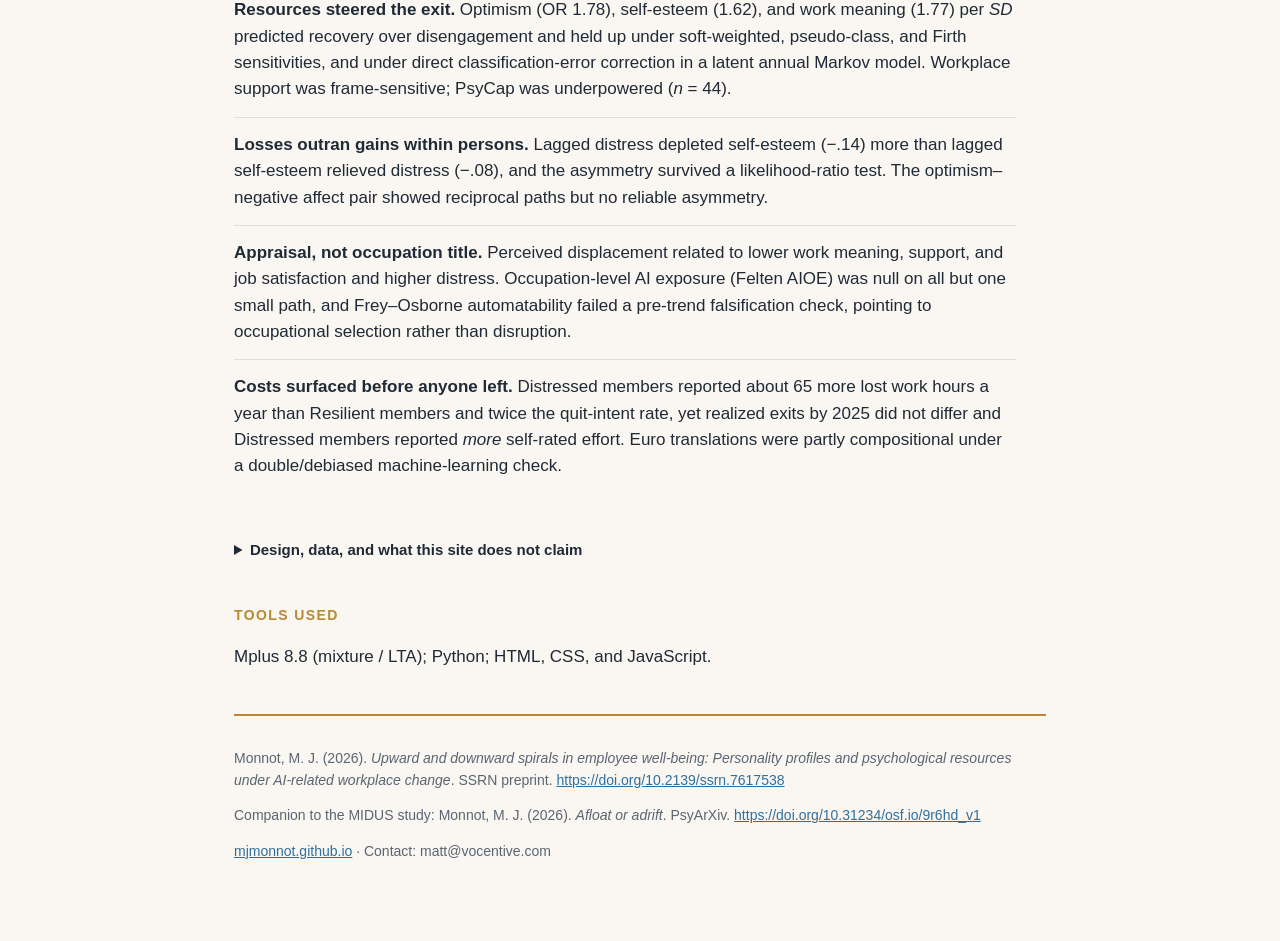
==== commit b23d2202: "Tools used: lead with Mplus mixture/LTA" ====
--- a/index.html
+++ b/index.html
@@ -233,7 +233,7 @@
 
 <section aria-labelledby="tools-used">
   <p class="section-label" id="tools-used">Tools used</p>
-  <p>Python; Mplus 8.8; HTML, CSS, and JavaScript.</p>
+  <p>Mplus 8.8 (mixture / LTA); Python; HTML, CSS, and JavaScript.</p>
 </section>
 
 <footer>
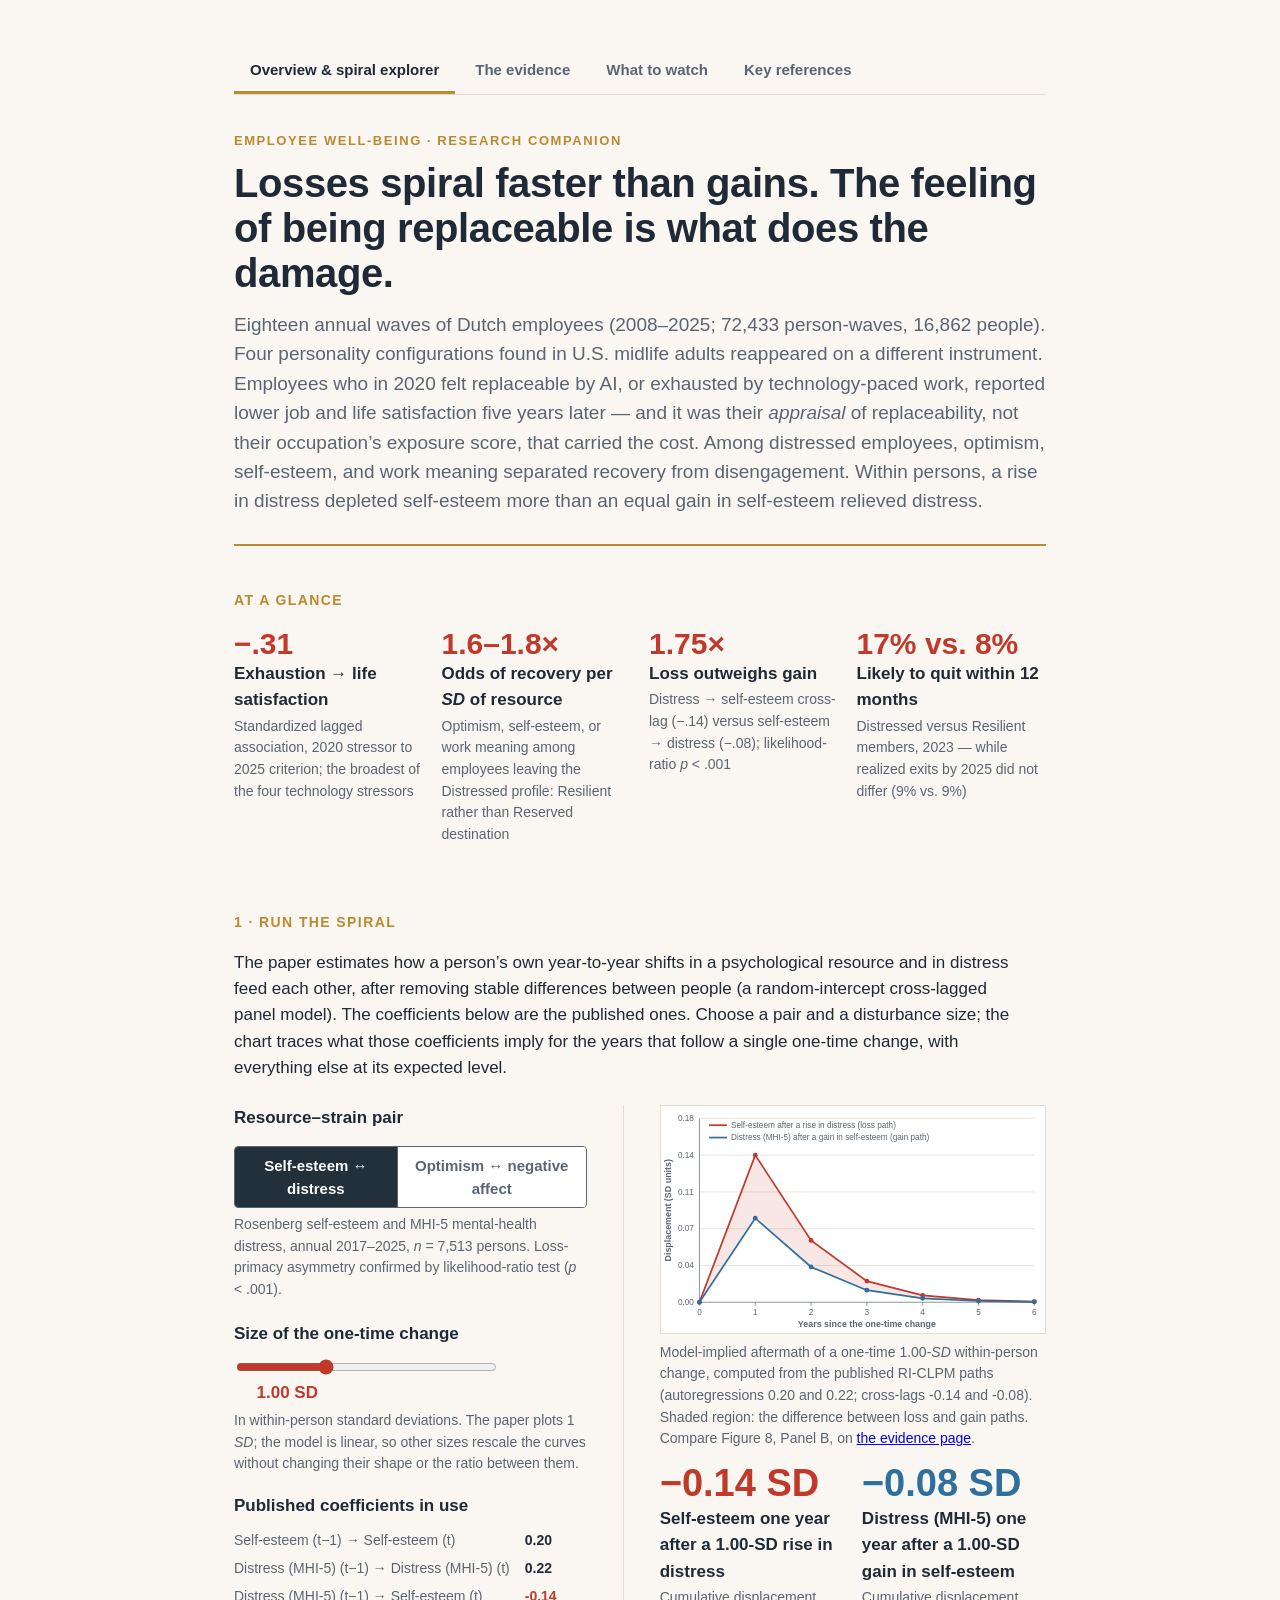
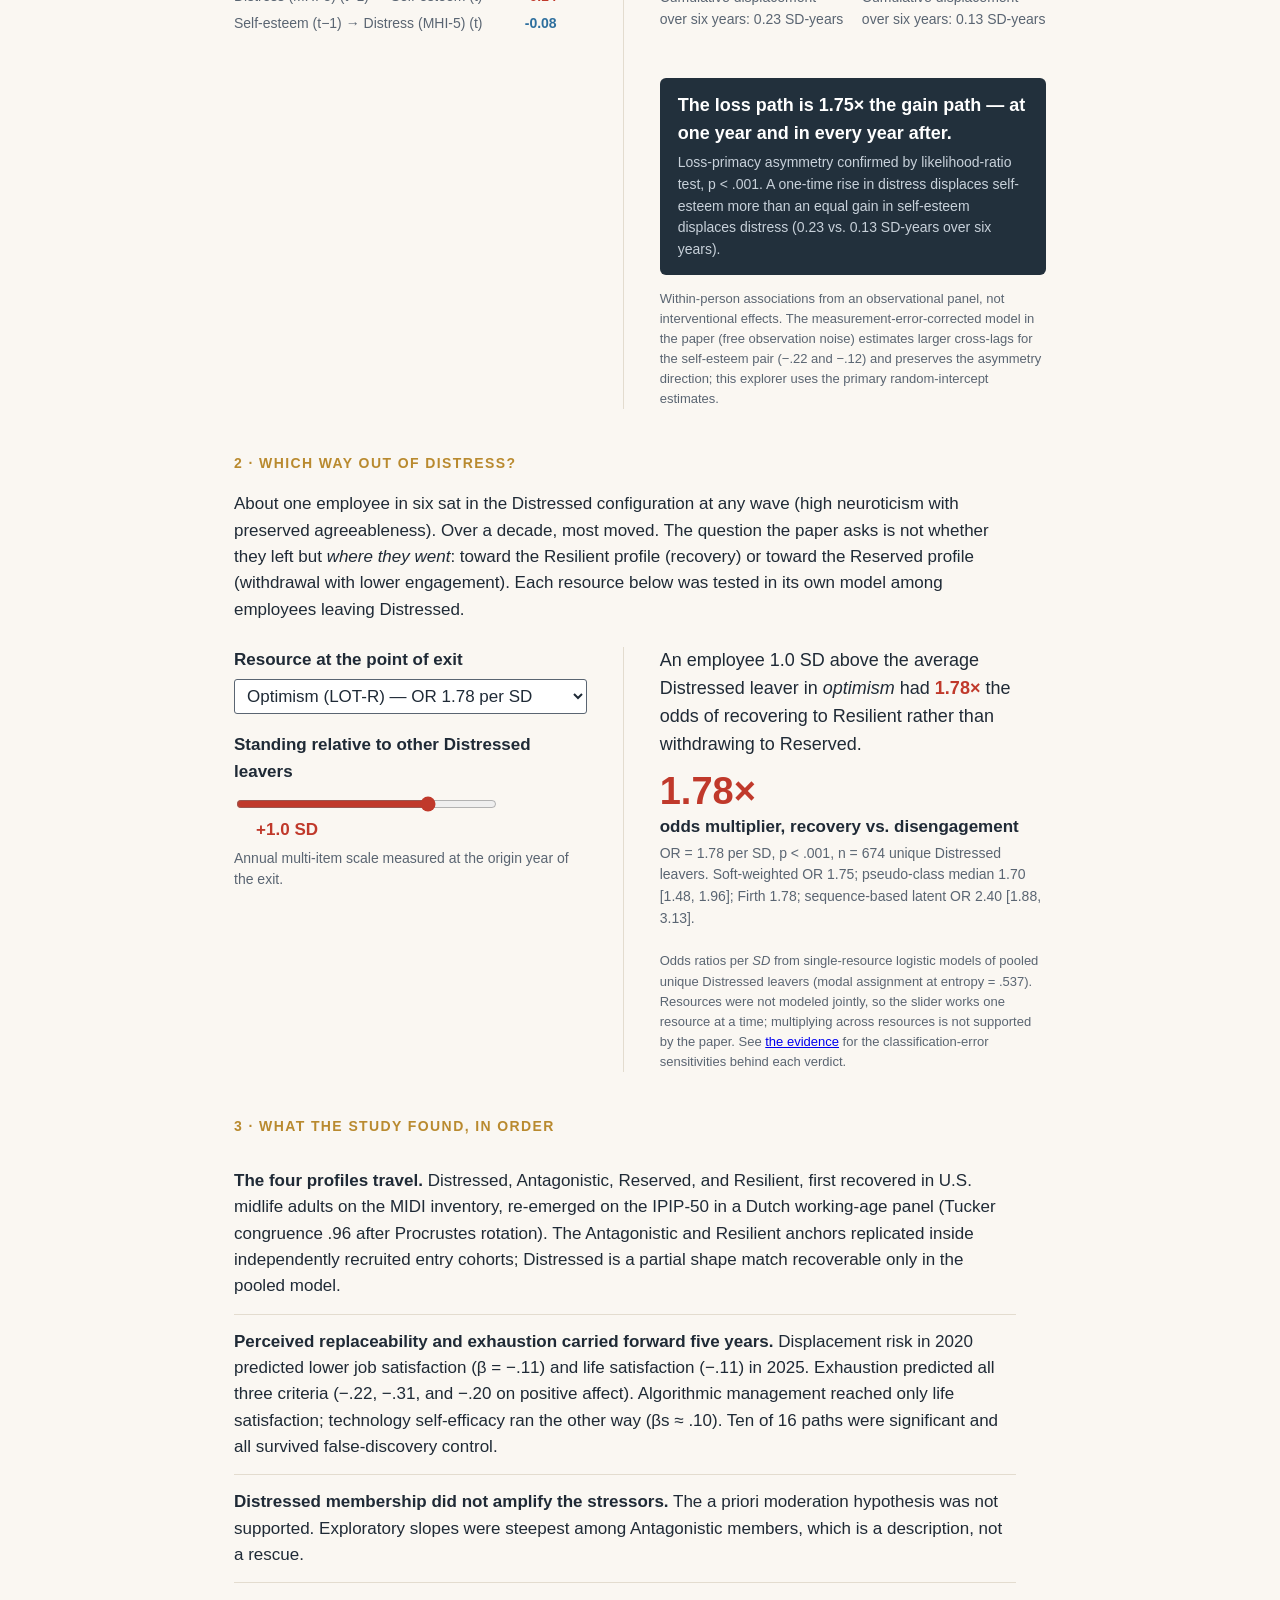
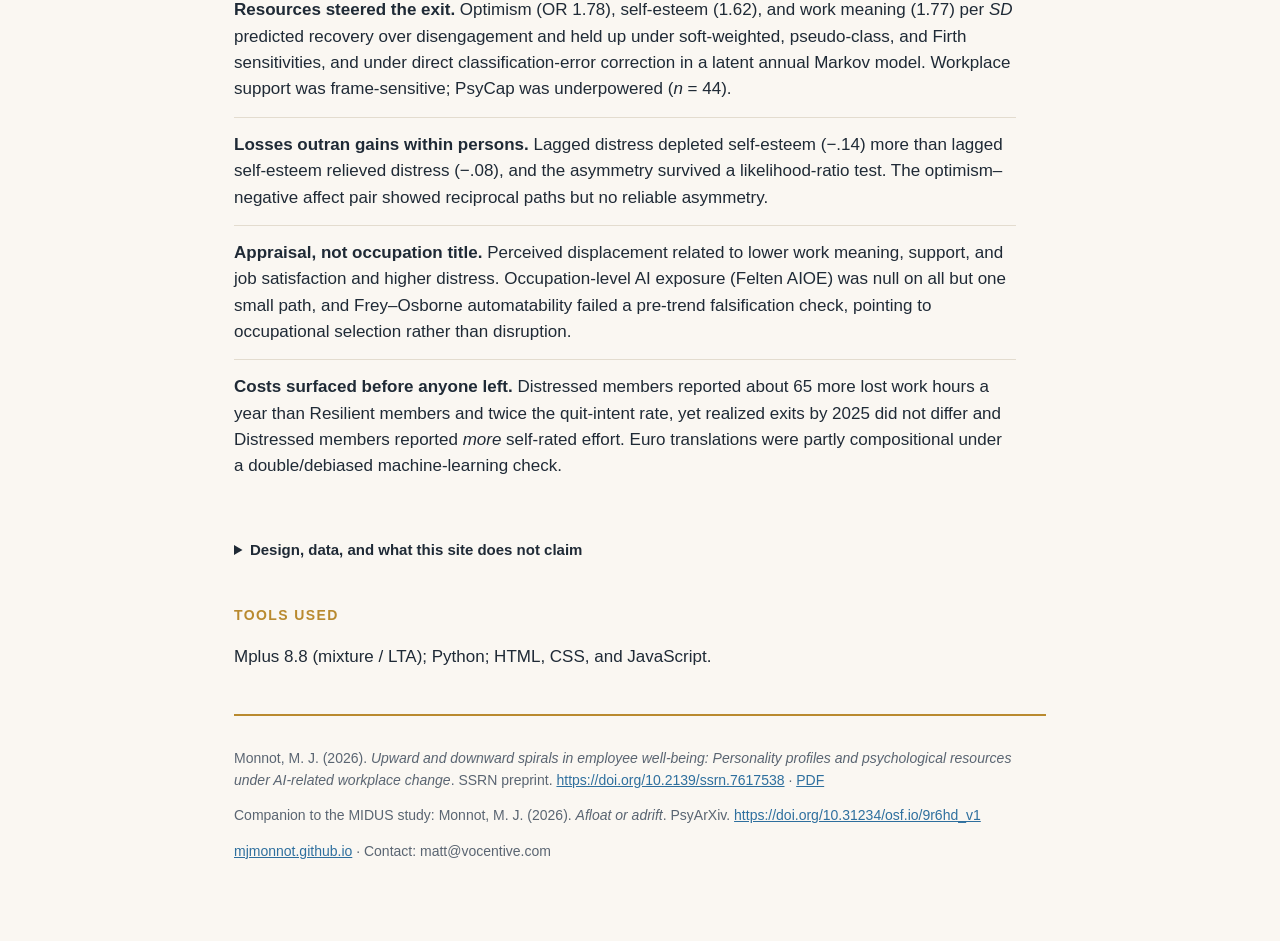
==== commit 53815df1: "Add author PDF backup beside SSRN DOI" ====
--- a/index.html
+++ b/index.html
@@ -239,7 +239,8 @@
 <footer>
   <p>Monnot, M. J. (2026). <em>Upward and downward spirals in employee well-being: Personality
   profiles and psychological resources under AI-related workplace change</em>. SSRN preprint.
-  <a href="https://doi.org/10.2139/ssrn.7617538">https://doi.org/10.2139/ssrn.7617538</a></p>
+  <a href="https://doi.org/10.2139/ssrn.7617538">https://doi.org/10.2139/ssrn.7617538</a>
+  &middot; <a href="https://mjmonnot.github.io/assets/pdfs/Monnot_2026_Upward_Downward_Spirals_SSRN_7617538.pdf">PDF</a></p>
   <p>Companion to the MIDUS study: Monnot, M. J. (2026). <em>Afloat or adrift</em>. PsyArXiv.
   <a href="https://doi.org/10.31234/osf.io/9r6hd_v1">https://doi.org/10.31234/osf.io/9r6hd_v1</a></p>
   <p><a href="https://mjmonnot.github.io/">mjmonnot.github.io</a> &middot;
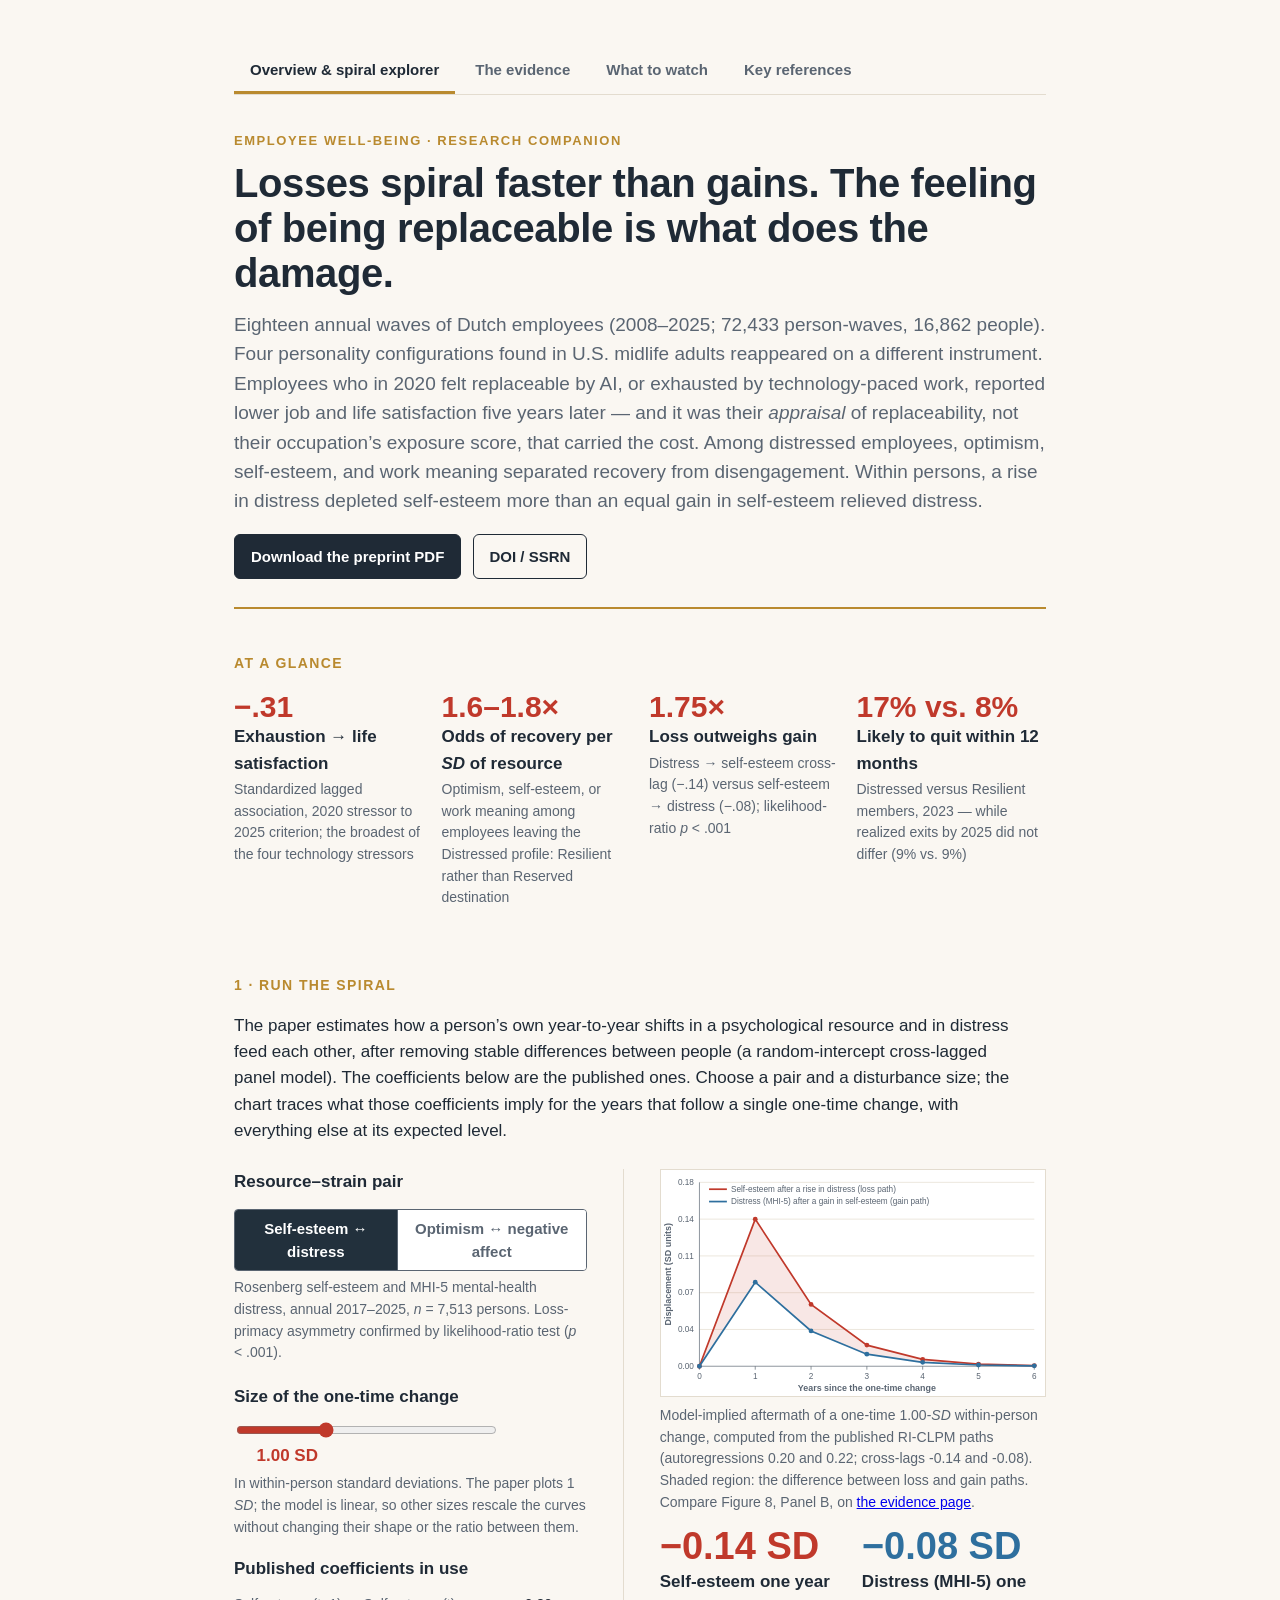
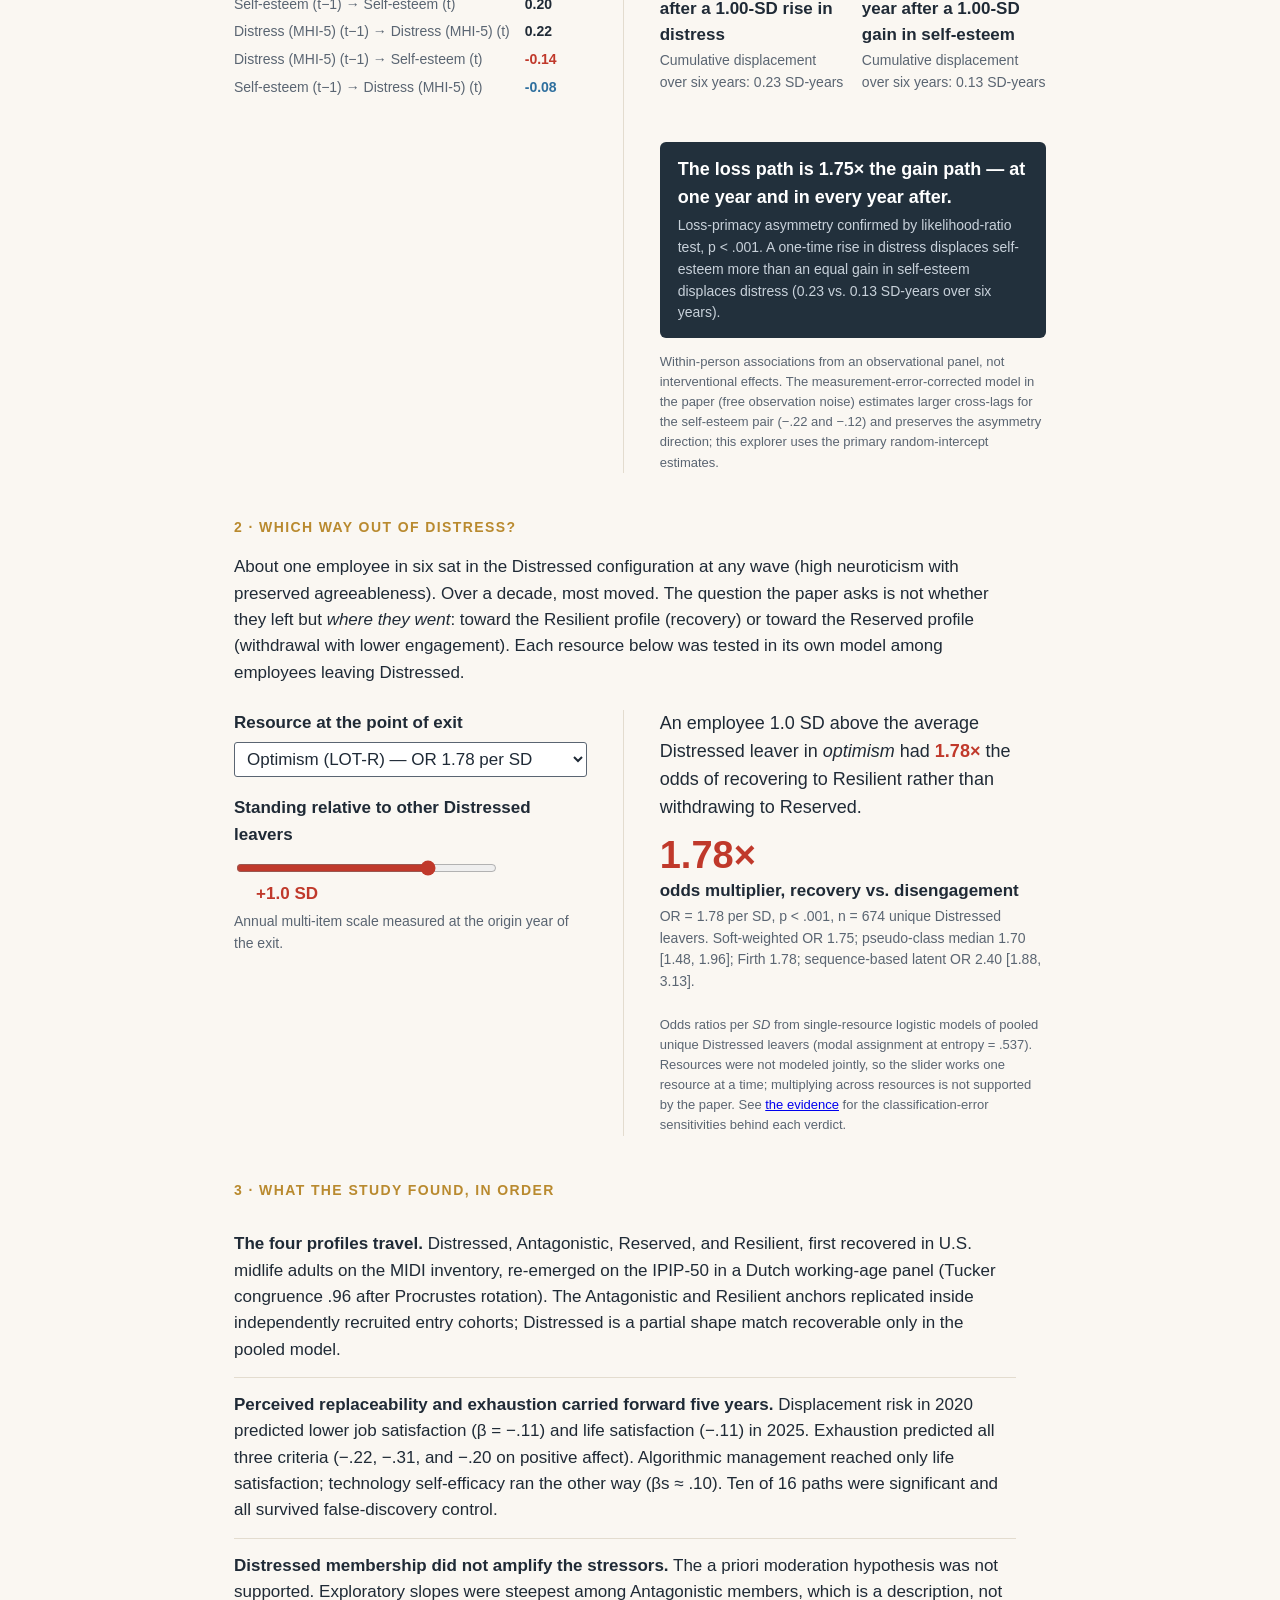
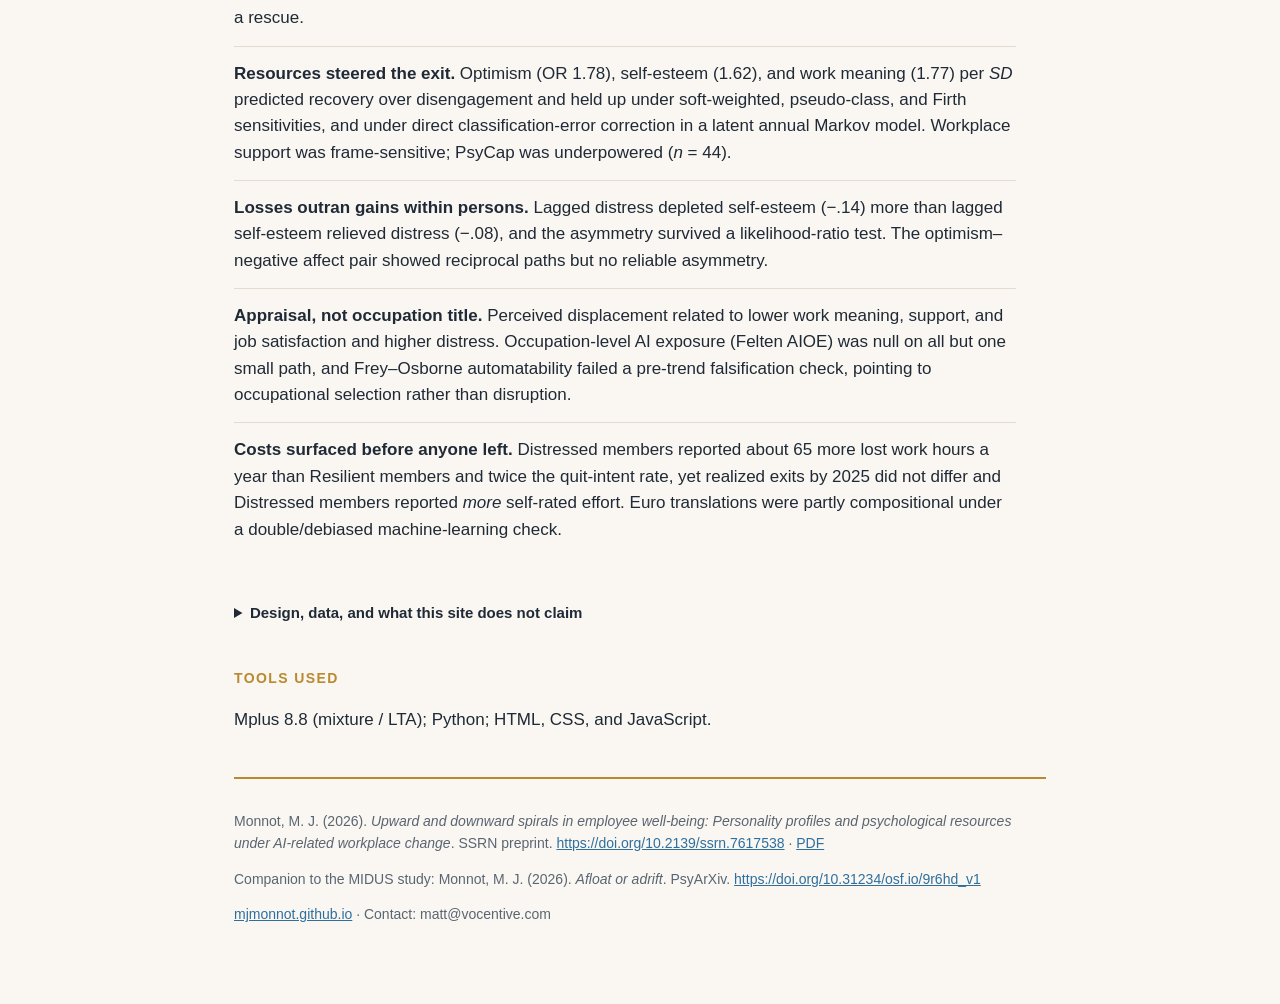
==== commit 661ae881: "Make hosted preprint PDF the primary companion CTA PDF is the primary download button; DOI/SSRN stay" ====
--- a/index.html
+++ b/index.html
@@ -30,6 +30,10 @@
   that carried the cost. Among distressed employees, optimism, self-esteem, and work meaning
   separated recovery from disengagement. Within persons, a rise in distress depleted self-esteem
   more than an equal gain in self-esteem relieved distress.</p>
+  <div class="masthead-actions">
+    <a class="btn primary" href="https://mjmonnot.github.io/assets/pdfs/Monnot_2026_Upward_Downward_Spirals_SSRN_7617538.pdf">Download the preprint PDF</a>
+    <a class="btn ghost" href="https://doi.org/10.2139/ssrn.7617538">DOI / SSRN</a>
+  </div>
 </header>
 
 <section aria-labelledby="s0">
--- a/style.css
+++ b/style.css
@@ -36,6 +36,24 @@
 .dek { color: var(--gray); font-size: 19px; max-width: 46em; margin: 0; }
 
 .masthead { padding-bottom: 28px; border-bottom: 2px solid var(--gold); }
+
+/* masthead preprint CTAs — PDF primary */
+.masthead-actions { display: flex; flex-wrap: wrap; gap: 0.7rem; align-items: center; margin-top: 18px; }
+.btn {
+  display: inline-block;
+  padding: 10px 16px;
+  font-size: 15px;
+  font-weight: 700;
+  text-decoration: none;
+  border-radius: 6px;
+  border: 1.5px solid var(--ink);
+  transition: background .15s, color .15s, transform .15s;
+}
+.btn.primary { background: var(--ink); color: #fff; border-color: var(--ink); }
+.btn.primary:hover { background: var(--dark); border-color: var(--dark); color: #fff; }
+.btn.ghost { color: var(--ink); background: transparent; }
+.btn.ghost:hover { background: #fff; }
+
 
 /* --- nav tabs --- */
 .site-nav { margin: 0 0 36px; border-bottom: 1px solid var(--rule); }
